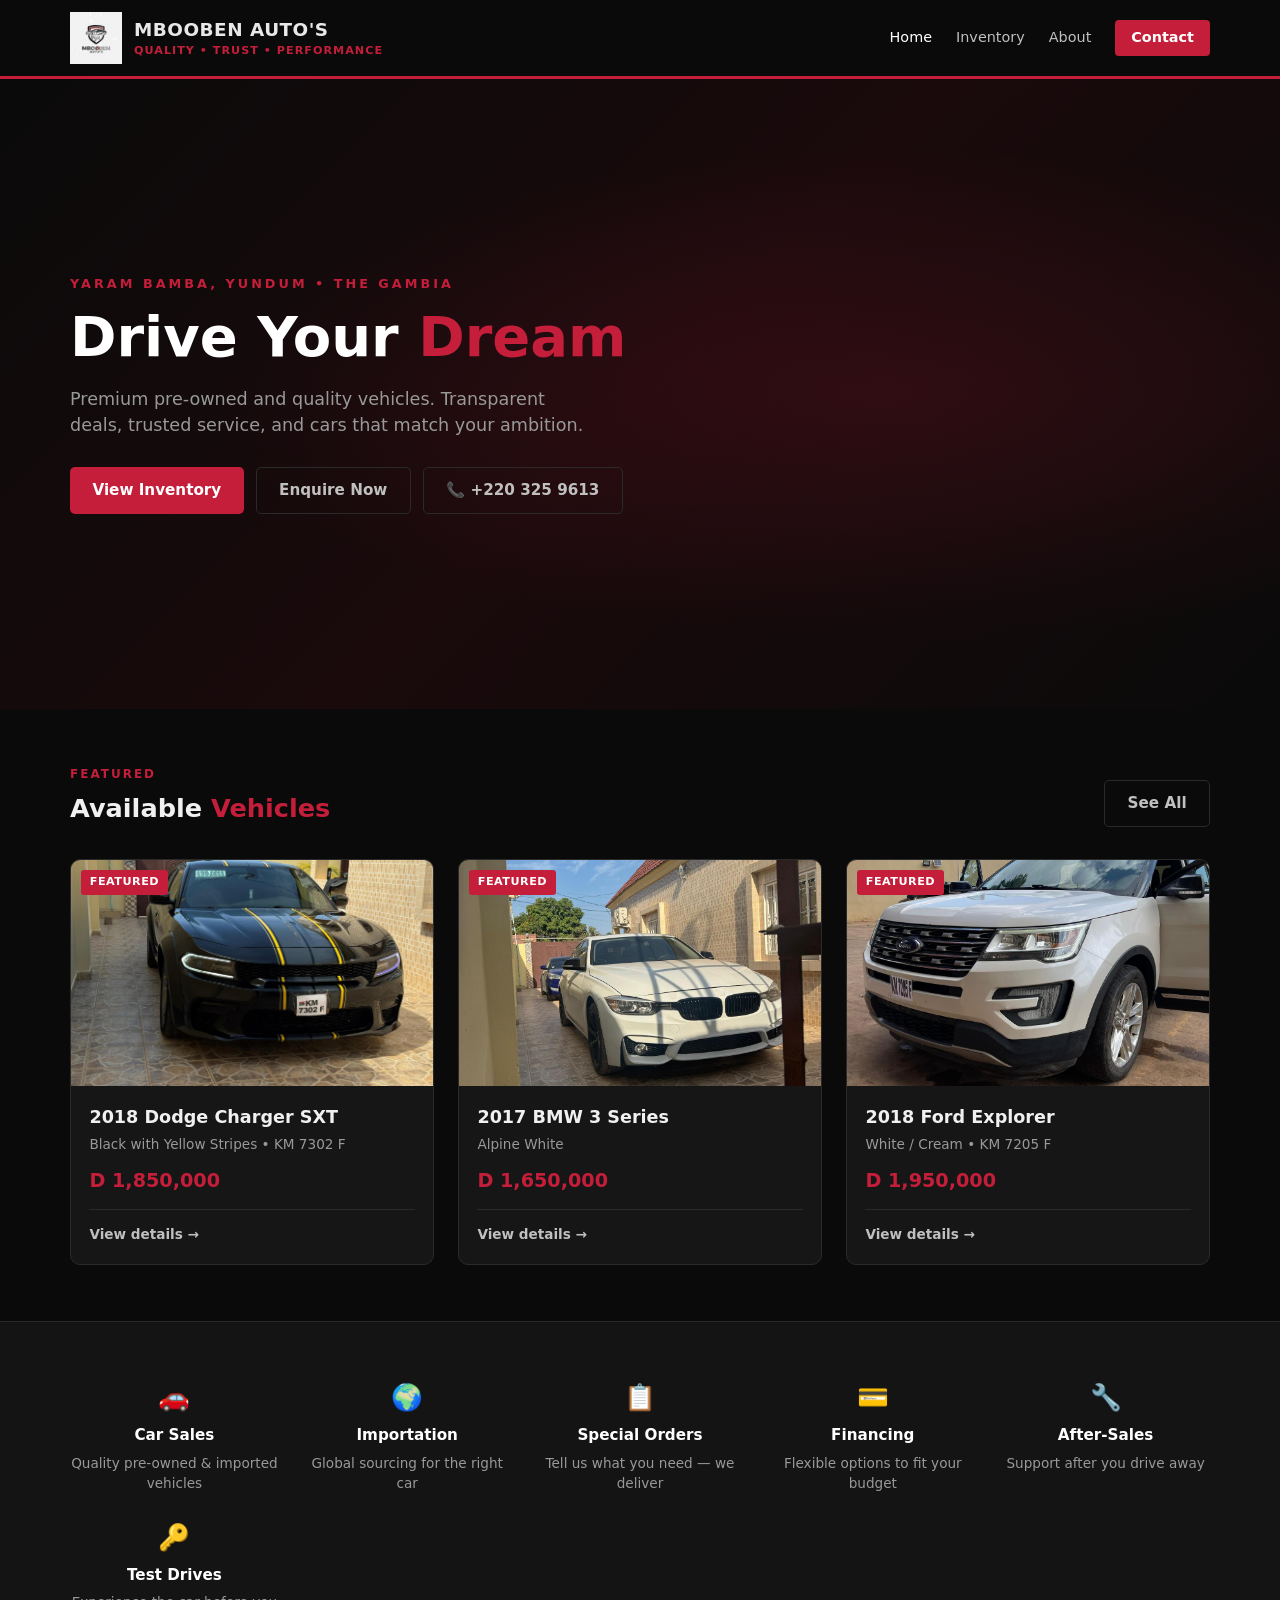
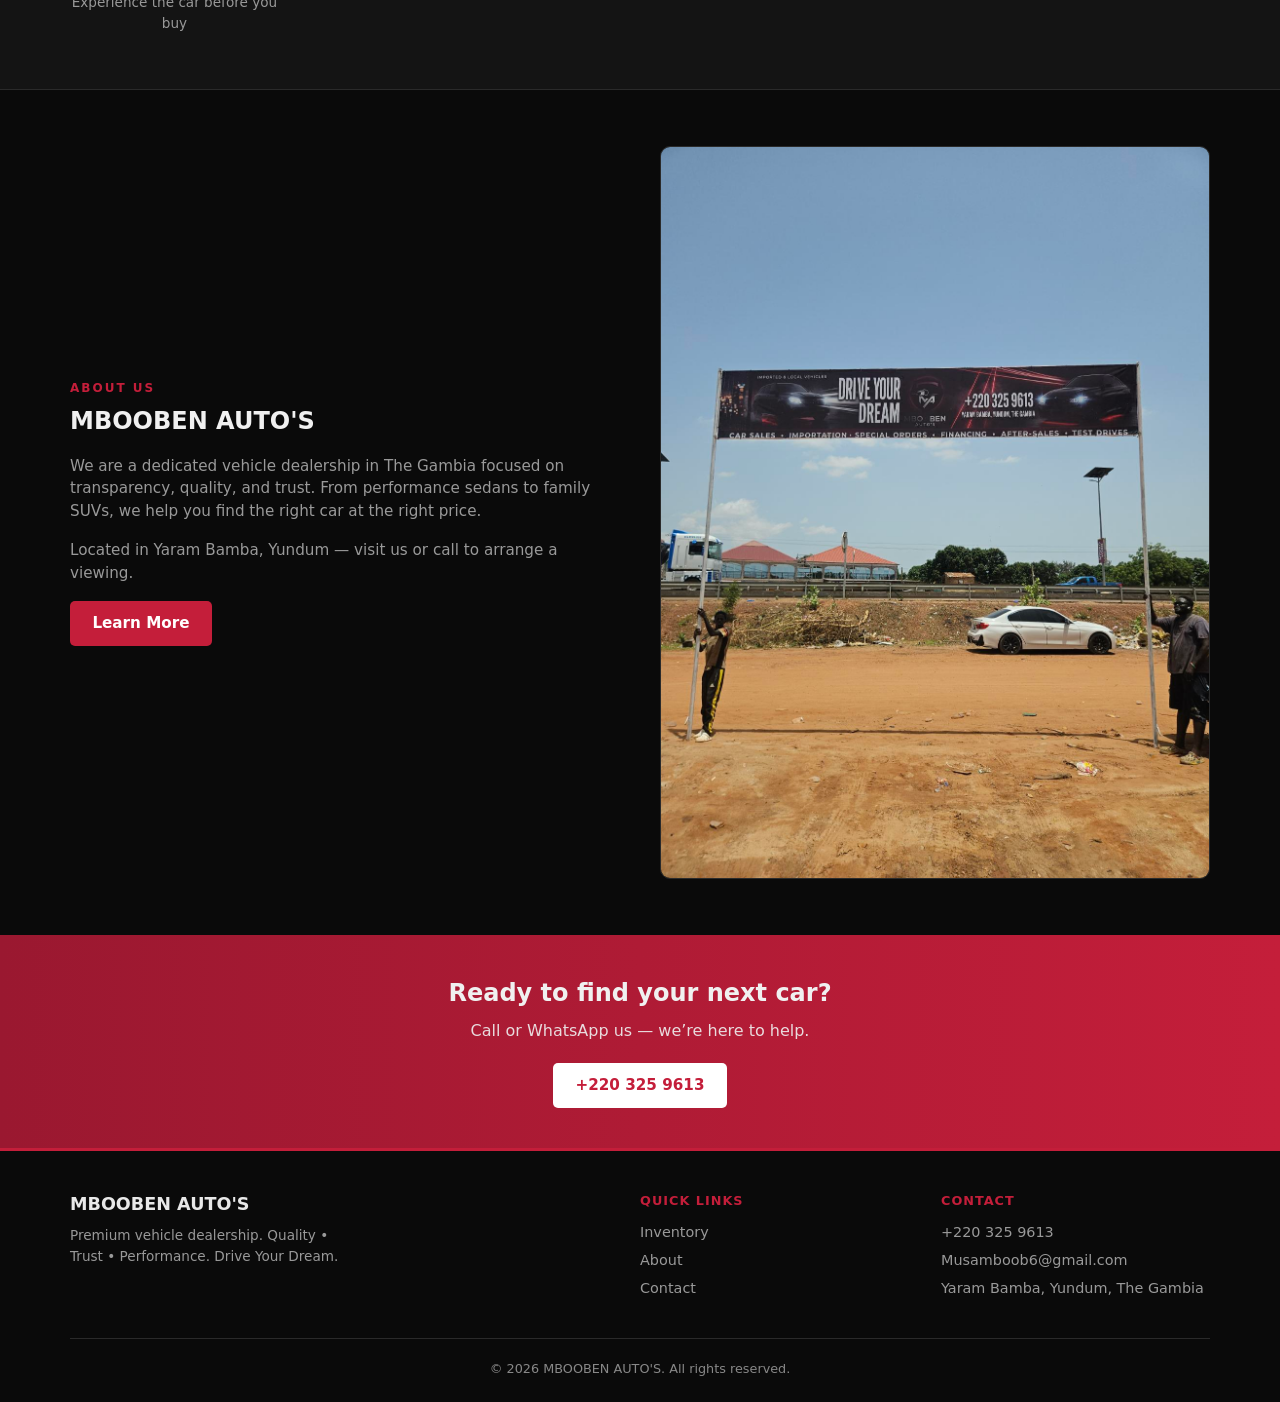
==== index.html @ 6f3246ae "Initial MBOOBEN AUTOS website" ====
<!DOCTYPE html>
<html lang="en">
<head>
  <meta charset="UTF-8" />
  <meta name="viewport" content="width=device-width, initial-scale=1" />
  <title>MBOOBEN AUTO'S — Drive Your Dream | The Gambia</title>
  <meta name="description" content="MBOOBEN AUTO'S — Premium vehicle dealership in Yaram Bamba, Yundum, The Gambia. Quality cars, trust, and performance." />
  <link rel="stylesheet" href="css/style.css" />
</head>
<body>
  <header class="site-header">
    <div class="container header-inner">
      <a href="index.html" class="logo-link">
        <img src="public/images/logo.png" alt="MBOOBEN AUTO'S" />
        <div class="brand-text">
          <strong>MBOOBEN AUTO'S</strong>
          <span>QUALITY • TRUST • PERFORMANCE</span>
        </div>
      </a>
      <button class="menu-toggle" id="menuToggle" aria-label="Menu">☰</button>
      <nav class="nav" id="mainNav">
        <a href="index.html" class="active">Home</a>
        <a href="inventory.html">Inventory</a>
        <a href="about.html">About</a>
        <a href="contact.html" class="btn-nav">Contact</a>
      </nav>
    </div>
  </header>

  <section class="hero">
    <div class="container hero-content">
      <div class="hero-tag">Yaram Bamba, Yundum • The Gambia</div>
      <h1>Drive Your <span>Dream</span></h1>
      <p>
        Premium pre-owned and quality vehicles. Transparent deals, trusted service,
        and cars that match your ambition.
      </p>
      <div class="hero-actions">
        <a href="inventory.html" class="btn btn-primary">View Inventory</a>
        <a href="contact.html" class="btn btn-outline">Enquire Now</a>
        <a href="tel:+2203259613" class="btn btn-outline">📞 +220 325 9613</a>
      </div>
    </div>
  </section>

  <section class="section">
    <div class="container">
      <div class="section-header">
        <div>
          <div class="section-label">Featured</div>
          <h2>Available <span>Vehicles</span></h2>
        </div>
        <a href="inventory.html" class="btn btn-outline">See All</a>
      </div>
      <div class="cars-grid" id="featuredCars"></div>
    </div>
  </section>

  <section class="section features">
    <div class="container">
      <div class="features-grid">
        <div class="feature-item">
          <div class="feature-icon">🚗</div>
          <h4>Car Sales</h4>
          <p>Quality pre-owned & imported vehicles</p>
        </div>
        <div class="feature-item">
          <div class="feature-icon">🌍</div>
          <h4>Importation</h4>
          <p>Global sourcing for the right car</p>
        </div>
        <div class="feature-item">
          <div class="feature-icon">📋</div>
          <h4>Special Orders</h4>
          <p>Tell us what you need — we deliver</p>
        </div>
        <div class="feature-item">
          <div class="feature-icon">💳</div>
          <h4>Financing</h4>
          <p>Flexible options to fit your budget</p>
        </div>
        <div class="feature-item">
          <div class="feature-icon">🔧</div>
          <h4>After-Sales</h4>
          <p>Support after you drive away</p>
        </div>
        <div class="feature-item">
          <div class="feature-icon">🔑</div>
          <h4>Test Drives</h4>
          <p>Experience the car before you buy</p>
        </div>
      </div>
    </div>
  </section>

  <section class="section">
    <div class="container about-preview">
      <div>
        <div class="section-label">About Us</div>
        <h2>MBOOBEN AUTO'S</h2>
        <p>
          We are a dedicated vehicle dealership in The Gambia focused on transparency,
          quality, and trust. From performance sedans to family SUVs, we help you
          find the right car at the right price.
        </p>
        <p>
          Located in Yaram Bamba, Yundum — visit us or call to arrange a viewing.
        </p>
        <a href="about.html" class="btn btn-primary">Learn More</a>
      </div>
      <div>
        <img src="public/images/banner-outdoor.jpg" alt="MBOOBEN AUTO'S roadside banner" />
      </div>
    </div>
  </section>

  <section class="cta-band">
    <div class="container">
      <h2>Ready to find your next car?</h2>
      <p>Call or WhatsApp us — we’re here to help.</p>
      <a href="tel:+2203259613" class="btn">+220 325 9613</a>
    </div>
  </section>

  <footer class="site-footer">
    <div class="container">
      <div class="footer-grid">
        <div class="footer-brand">
          <strong>MBOOBEN AUTO'S</strong>
          <p>Premium vehicle dealership. Quality • Trust • Performance. Drive Your Dream.</p>
        </div>
        <div class="footer-col">
          <h4>Quick Links</h4>
          <a href="inventory.html">Inventory</a>
          <a href="about.html">About</a>
          <a href="contact.html">Contact</a>
        </div>
        <div class="footer-col">
          <h4>Contact</h4>
          <p>+220 325 9613</p>
          <p>Musamboob6@gmail.com</p>
          <p>Yaram Bamba, Yundum, The Gambia</p>
        </div>
      </div>
      <div class="footer-bottom">
        © 2026 MBOOBEN AUTO'S. All rights reserved.
      </div>
    </div>
  </footer>

  <script src="js/cars.js"></script>
  <script src="js/main.js"></script>
  <script>
    document.getElementById('featuredCars').innerHTML = CARS.filter(c => c.featured)
      .map(car => `
        <article class="car-card">
          <a href="car.html?id=${car.id}">
            <div class="car-card-img">
              <img src="public/${car.images[0]}" alt="${car.make} ${car.model}" loading="lazy" />
              ${car.featured ? '<span class="car-badge">Featured</span>' : ''}
            </div>
            <div class="car-card-body">
              <h3>${car.year} ${car.make} ${car.model}</h3>
              <div class="car-meta">${car.color}${car.plate ? ' • ' + car.plate : ''}</div>
              <div class="car-price">${formatPrice(car.price)}</div>
              <div class="car-card-footer">
                <span class="link">View details →</span>
              </div>
            </div>
          </a>
        </article>
      `).join('');
  </script>
</body>
</html>
---- css/style.css ----
/* MBOOBEN AUTO'S — Brand Styles */
:root {
  --black: #0a0a0a;
  --charcoal: #141414;
  --dark: #1a1a1a;
  --silver: #c0c0c0;
  --light-silver: #e8e8e8;
  --red: #c41e3a;
  --red-dark: #9a1830;
  --gray: #888;
  --text: #f0f0f0;
  --muted: #999;
  --card: #161616;
  --border: #2a2a2a;
}

* { box-sizing: border-box; margin: 0; padding: 0; }
html { scroll-behavior: smooth; }
body {
  font-family: 'Segoe UI', system-ui, -apple-system, sans-serif;
  background: var(--black);
  color: var(--text);
  line-height: 1.5;
  min-height: 100vh;
}

a { color: inherit; text-decoration: none; }
img { max-width: 100%; display: block; }
ul { list-style: none; }

.container { width: min(1140px, 92%); margin: 0 auto; }

/* ===== HEADER ===== */
.site-header {
  background: var(--black);
  border-bottom: 3px solid var(--red);
  position: sticky;
  top: 0;
  z-index: 100;
}
.header-inner {
  display: flex;
  align-items: center;
  justify-content: space-between;
  padding: 0.75rem 0;
  gap: 1rem;
}
.logo-link {
  display: flex;
  align-items: center;
  gap: 0.75rem;
}
.logo-link img {
  height: 52px;
  width: auto;
}
.brand-text {
  display: flex;
  flex-direction: column;
}
.brand-text strong {
  font-size: 1.15rem;
  letter-spacing: 0.5px;
  color: var(--light-silver);
}
.brand-text span {
  font-size: 0.7rem;
  color: var(--red);
  font-weight: 600;
  letter-spacing: 1px;
}
.nav {
  display: flex;
  gap: 1.5rem;
  align-items: center;
}
.nav a {
  font-size: 0.9rem;
  font-weight: 500;
  color: var(--silver);
  transition: color 0.2s;
}
.nav a:hover, .nav a.active { color: #fff; }
.nav .btn-nav {
  background: var(--red);
  color: #fff !important;
  padding: 0.45rem 1rem;
  border-radius: 4px;
  font-weight: 600;
}
.nav .btn-nav:hover { background: var(--red-dark); }

.menu-toggle {
  display: none;
  background: none;
  border: 1px solid var(--border);
  color: var(--silver);
  padding: 0.4rem 0.7rem;
  border-radius: 4px;
  cursor: pointer;
}

/* ===== HERO ===== */
.hero {
  position: relative;
  min-height: 70vh;
  display: flex;
  align-items: center;
  background: linear-gradient(135deg, #0a0a0a 0%, #1a0a0c 50%, #0a0a0a 100%);
  overflow: hidden;
}
.hero::before {
  content: '';
  position: absolute;
  inset: 0;
  background: radial-gradient(ellipse at 70% 50%, rgba(196,30,58,0.15), transparent 55%);
  pointer-events: none;
}
.hero-content {
  position: relative;
  z-index: 1;
  padding: 4rem 0;
}
.hero-tag {
  color: var(--red);
  font-size: 0.8rem;
  font-weight: 700;
  letter-spacing: 3px;
  text-transform: uppercase;
  margin-bottom: 0.75rem;
}
.hero h1 {
  font-size: clamp(2.2rem, 5vw, 3.5rem);
  font-weight: 800;
  line-height: 1.15;
  margin-bottom: 1rem;
  color: #fff;
}
.hero h1 span { color: var(--red); }
.hero p {
  font-size: 1.1rem;
  color: var(--muted);
  max-width: 520px;
  margin-bottom: 1.75rem;
}
.hero-actions {
  display: flex;
  flex-wrap: wrap;
  gap: 0.75rem;
}
.btn {
  display: inline-flex;
  align-items: center;
  gap: 0.4rem;
  padding: 0.7rem 1.4rem;
  border-radius: 5px;
  font-weight: 600;
  font-size: 0.95rem;
  border: none;
  cursor: pointer;
  transition: all 0.2s;
}
.btn-primary {
  background: var(--red);
  color: #fff;
}
.btn-primary:hover { background: var(--red-dark); transform: translateY(-1px); }
.btn-outline {
  background: transparent;
  color: var(--silver);
  border: 1px solid var(--border);
}
.btn-outline:hover {
  border-color: var(--silver);
  color: #fff;
}

/* ===== SECTIONS ===== */
.section {
  padding: 3.5rem 0;
}
.section-header {
  display: flex;
  justify-content: space-between;
  align-items: flex-end;
  margin-bottom: 2rem;
  flex-wrap: wrap;
  gap: 1rem;
}
.section-header h2 {
  font-size: 1.6rem;
  font-weight: 700;
}
.section-header h2 span { color: var(--red); }
.section-header p {
  color: var(--muted);
  font-size: 0.95rem;
}
.section-label {
  color: var(--red);
  font-size: 0.75rem;
  font-weight: 700;
  letter-spacing: 2px;
  text-transform: uppercase;
  margin-bottom: 0.35rem;
}

/* ===== CARDS GRID ===== */
.cars-grid {
  display: grid;
  grid-template-columns: repeat(auto-fill, minmax(280px, 1fr));
  gap: 1.5rem;
}
.car-card {
  background: var(--card);
  border: 1px solid var(--border);
  border-radius: 10px;
  overflow: hidden;
  transition: transform 0.25s, border-color 0.25s, box-shadow 0.25s;
}
.car-card:hover {
  transform: translateY(-4px);
  border-color: #3a3a3a;
  box-shadow: 0 12px 40px rgba(0,0,0,0.4);
}
.car-card-img {
  position: relative;
  aspect-ratio: 16/10;
  overflow: hidden;
  background: var(--dark);
}
.car-card-img img {
  width: 100%;
  height: 100%;
  object-fit: cover;
  transition: transform 0.4s;
}
.car-card:hover .car-card-img img { transform: scale(1.05); }
.car-badge {
  position: absolute;
  top: 10px;
  left: 10px;
  background: var(--red);
  color: #fff;
  font-size: 0.7rem;
  font-weight: 700;
  padding: 0.25rem 0.55rem;
  border-radius: 3px;
  text-transform: uppercase;
  letter-spacing: 0.5px;
}
.car-card-body { padding: 1.1rem 1.15rem 1.25rem; }
.car-card-body h3 {
  font-size: 1.1rem;
  font-weight: 700;
  margin-bottom: 0.25rem;
}
.car-meta {
  color: var(--muted);
  font-size: 0.85rem;
  margin-bottom: 0.75rem;
}
.car-price {
  font-size: 1.2rem;
  font-weight: 700;
  color: var(--red);
}
.car-card-footer {
  display: flex;
  justify-content: space-between;
  align-items: center;
  margin-top: 0.85rem;
  padding-top: 0.85rem;
  border-top: 1px solid var(--border);
}
.car-card-footer .link {
  font-size: 0.85rem;
  color: var(--silver);
  font-weight: 600;
}
.car-card-footer .link:hover { color: #fff; }

/* ===== FEATURES STRIP ===== */
.features {
  background: var(--charcoal);
  border-top: 1px solid var(--border);
  border-bottom: 1px solid var(--border);
}
.features-grid {
  display: grid;
  grid-template-columns: repeat(auto-fit, minmax(200px, 1fr));
  gap: 1.5rem;
  text-align: center;
}
.feature-item h4 {
  font-size: 0.95rem;
  margin-bottom: 0.35rem;
  color: #fff;
}
.feature-item p {
  font-size: 0.85rem;
  color: var(--muted);
}
.feature-icon {
  font-size: 1.6rem;
  margin-bottom: 0.5rem;
}

/* ===== ABOUT PREVIEW ===== */
.about-preview {
  display: grid;
  grid-template-columns: 1fr 1fr;
  gap: 2.5rem;
  align-items: center;
}
.about-preview img {
  border-radius: 10px;
  border: 1px solid var(--border);
}
.about-preview h2 { margin-bottom: 1rem; }
.about-preview p {
  color: var(--muted);
  margin-bottom: 1rem;
  font-size: 0.95rem;
}

/* ===== CONTACT CTA ===== */
.cta-band {
  background: linear-gradient(90deg, var(--red-dark), var(--red));
  padding: 2.5rem 0;
  text-align: center;
}
.cta-band h2 {
  font-size: 1.5rem;
  margin-bottom: 0.5rem;
}
.cta-band p {
  opacity: 0.9;
  margin-bottom: 1.25rem;
}
.cta-band .btn {
  background: #fff;
  color: var(--red);
}
.cta-band .btn:hover {
  background: var(--light-silver);
}

/* ===== FOOTER ===== */
.site-footer {
  background: var(--black);
  border-top: 3px solid var(--red);
  padding: 2.5rem 0 1.5rem;
}
.footer-grid {
  display: grid;
  grid-template-columns: 2fr 1fr 1fr;
  gap: 2rem;
  margin-bottom: 2rem;
}
.footer-brand strong {
  display: block;
  font-size: 1.1rem;
  margin-bottom: 0.5rem;
  color: var(--light-silver);
}
.footer-brand p {
  color: var(--muted);
  font-size: 0.85rem;
  max-width: 280px;
}
.footer-col h4 {
  font-size: 0.8rem;
  letter-spacing: 1px;
  text-transform: uppercase;
  color: var(--red);
  margin-bottom: 0.75rem;
}
.footer-col a, .footer-col p {
  display: block;
  color: var(--muted);
  font-size: 0.9rem;
  margin-bottom: 0.4rem;
}
.footer-col a:hover { color: #fff; }
.footer-bottom {
  border-top: 1px solid var(--border);
  padding-top: 1.25rem;
  text-align: center;
  color: var(--gray);
  font-size: 0.8rem;
}

/* ===== PAGE HERO (inner pages) ===== */
.page-hero {
  background: var(--charcoal);
  border-bottom: 1px solid var(--border);
  padding: 2.5rem 0;
}
.page-hero h1 {
  font-size: 2rem;
  margin-bottom: 0.35rem;
}
.page-hero p { color: var(--muted); }

/* ===== CAR DETAIL ===== */
.detail-layout {
  display: grid;
  grid-template-columns: 1.4fr 1fr;
  gap: 2rem;
  padding: 2.5rem 0 3.5rem;
}
.gallery-main {
  border-radius: 10px;
  overflow: hidden;
  border: 1px solid var(--border);
  background: var(--dark);
  aspect-ratio: 16/10;
}
.gallery-main img {
  width: 100%;
  height: 100%;
  object-fit: cover;
}
.gallery-thumbs {
  display: flex;
  gap: 0.5rem;
  margin-top: 0.75rem;
  flex-wrap: wrap;
}
.gallery-thumbs button {
  width: 72px;
  height: 52px;
  border: 2px solid var(--border);
  border-radius: 5px;
  overflow: hidden;
  padding: 0;
  cursor: pointer;
  background: none;
  opacity: 0.7;
  transition: opacity 0.2s, border-color 0.2s;
}
.gallery-thumbs button.active,
.gallery-thumbs button:hover {
  opacity: 1;
  border-color: var(--red);
}
.gallery-thumbs img {
  width: 100%;
  height: 100%;
  object-fit: cover;
}
.detail-info h1 {
  font-size: 1.75rem;
  margin-bottom: 0.35rem;
}
.detail-price {
  font-size: 1.6rem;
  font-weight: 800;
  color: var(--red);
  margin: 0.75rem 0 1.25rem;
}
.spec-list {
  display: grid;
  grid-template-columns: 1fr 1fr;
  gap: 0.65rem;
  margin-bottom: 1.5rem;
}
.spec-item {
  background: var(--card);
  border: 1px solid var(--border);
  border-radius: 6px;
  padding: 0.65rem 0.85rem;
}
.spec-item label {
  display: block;
  font-size: 0.7rem;
  color: var(--muted);
  text-transform: uppercase;
  letter-spacing: 0.5px;
}
.spec-item span {
  font-weight: 600;
  font-size: 0.95rem;
}
.detail-desc {
  color: var(--muted);
  font-size: 0.95rem;
  margin-bottom: 1.5rem;
  line-height: 1.65;
}
.contact-actions {
  display: flex;
  flex-direction: column;
  gap: 0.6rem;
}
.contact-actions .btn { justify-content: center; width: 100%; }

/* ===== CONTACT PAGE ===== */
.contact-grid {
  display: grid;
  grid-template-columns: 1fr 1fr;
  gap: 2rem;
  padding: 2.5rem 0 3.5rem;
}
.contact-card {
  background: var(--card);
  border: 1px solid var(--border);
  border-radius: 10px;
  padding: 1.5rem;
}
.contact-card h3 {
  margin-bottom: 1rem;
  font-size: 1.15rem;
}
.contact-row {
  display: flex;
  gap: 0.75rem;
  margin-bottom: 1rem;
  align-items: flex-start;
}
.contact-row strong {
  display: block;
  font-size: 0.8rem;
  color: var(--red);
  margin-bottom: 0.15rem;
}
.contact-row span, .contact-row a {
  color: var(--silver);
  font-size: 0.95rem;
}
.contact-row a:hover { color: #fff; }
.form-group {
  margin-bottom: 1rem;
}
.form-group label {
  display: block;
  font-size: 0.8rem;
  color: var(--muted);
  margin-bottom: 0.3rem;
}
.form-group input,
.form-group select,
.form-group textarea {
  width: 100%;
  background: var(--dark);
  border: 1px solid var(--border);
  border-radius: 5px;
  padding: 0.65rem 0.85rem;
  color: #fff;
  font-size: 0.95rem;
  font-family: inherit;
}
.form-group input:focus,
.form-group select:focus,
.form-group textarea:focus {
  outline: none;
  border-color: var(--red);
}
.form-group textarea { min-height: 120px; resize: vertical; }

/* ===== FILTERS ===== */
.filters {
  display: flex;
  flex-wrap: wrap;
  gap: 0.5rem;
  margin-bottom: 1.5rem;
}
.filter-btn {
  background: var(--card);
  border: 1px solid var(--border);
  color: var(--silver);
  padding: 0.4rem 0.9rem;
  border-radius: 20px;
  font-size: 0.85rem;
  cursor: pointer;
  transition: all 0.2s;
}
.filter-btn:hover, .filter-btn.active {
  background: var(--red);
  border-color: var(--red);
  color: #fff;
}

/* ===== RESPONSIVE ===== */
@media (max-width: 800px) {
  .nav { display: none; }
  .nav.open {
    display: flex;
    flex-direction: column;
    position: absolute;
    top: 100%;
    left: 0;
    right: 0;
    background: var(--black);
    border-bottom: 2px solid var(--red);
    padding: 1rem;
    gap: 0.75rem;
  }
  .menu-toggle { display: block; }
  .about-preview,
  .detail-layout,
  .contact-grid,
  .footer-grid {
    grid-template-columns: 1fr;
  }
  .hero { min-height: 55vh; }
  .brand-text { display: none; }
}
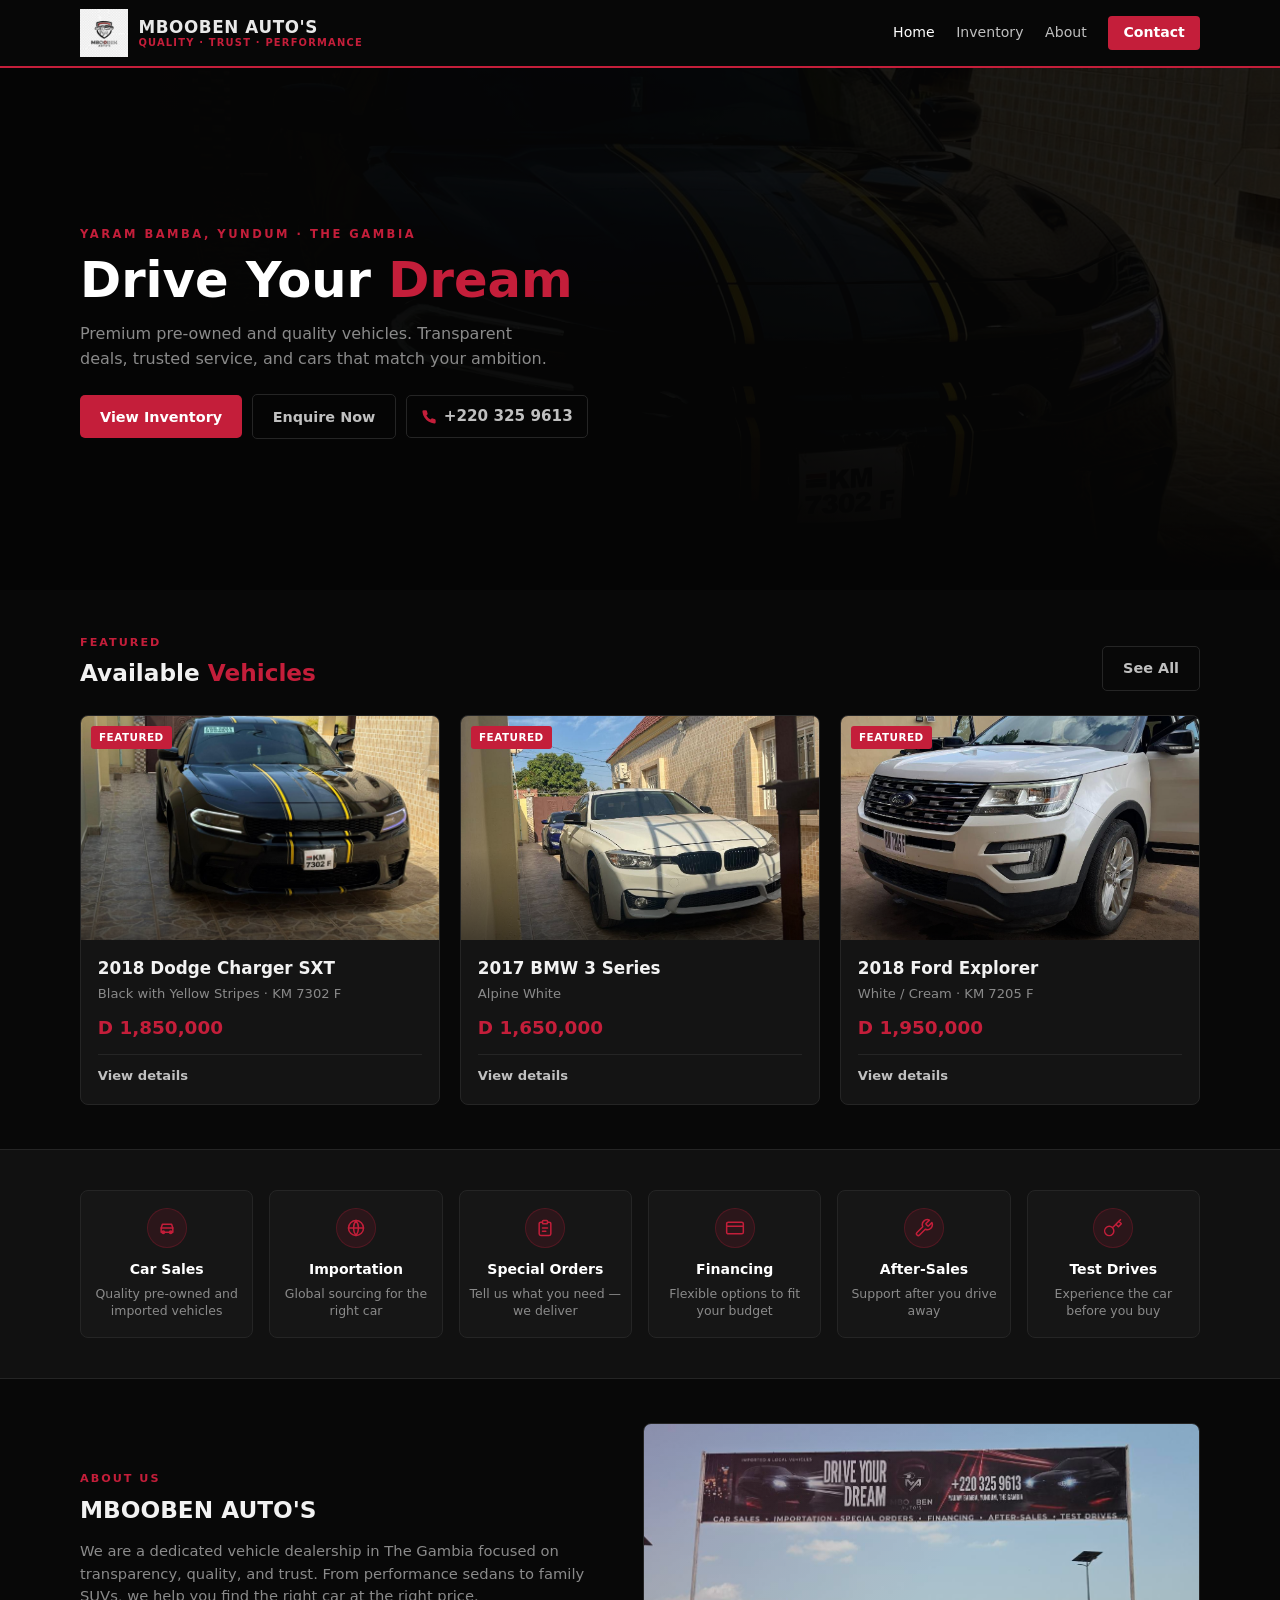
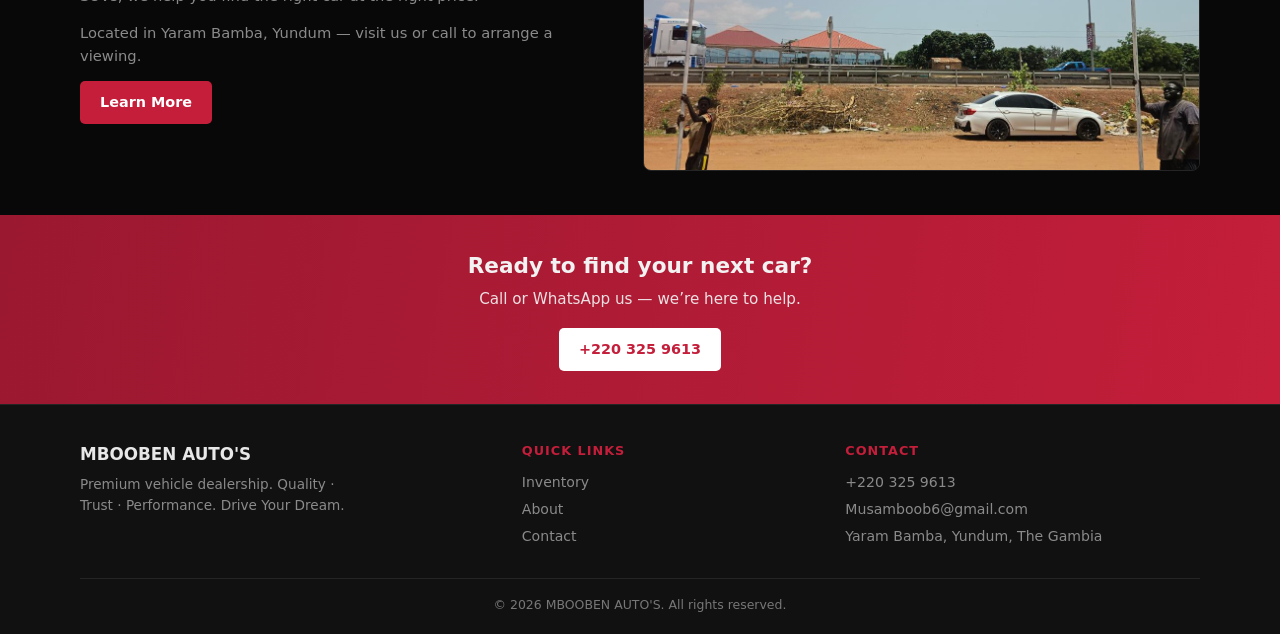
==== commit a3dedad4: "Add files via upload" ====
--- a/index.html
+++ b/index.html
@@ -5,6 +5,9 @@
   <meta name="viewport" content="width=device-width, initial-scale=1" />
   <title>MBOOBEN AUTO'S — Drive Your Dream | The Gambia</title>
   <meta name="description" content="MBOOBEN AUTO'S — Premium vehicle dealership in Yaram Bamba, Yundum, The Gambia. Quality cars, trust, and performance." />
+  <link rel="icon" type="image/png" sizes="32x32" href="public/images/favicon-32.png" />
+  <link rel="icon" type="image/png" sizes="16x16" href="public/images/favicon-16.png" />
+  <link rel="apple-touch-icon" href="public/images/favicon-180.png" />
   <link rel="stylesheet" href="css/style.css" />
 </head>
 <body>
@@ -14,7 +17,7 @@
         <img src="public/images/logo.png" alt="MBOOBEN AUTO'S" />
         <div class="brand-text">
           <strong>MBOOBEN AUTO'S</strong>
-          <span>QUALITY • TRUST • PERFORMANCE</span>
+          <span>Quality · Trust · Performance</span>
         </div>
       </a>
       <button class="menu-toggle" id="menuToggle" aria-label="Menu">☰</button>
@@ -28,8 +31,9 @@
   </header>
 
   <section class="hero">
+    <div class="hero-bg" style="background-image: url('public/images/charger-2.jpg')"></div>
     <div class="container hero-content">
-      <div class="hero-tag">Yaram Bamba, Yundum • The Gambia</div>
+      <div class="hero-tag">Yaram Bamba, Yundum · The Gambia</div>
       <h1>Drive Your <span>Dream</span></h1>
       <p>
         Premium pre-owned and quality vehicles. Transparent deals, trusted service,
@@ -38,7 +42,10 @@
       <div class="hero-actions">
         <a href="inventory.html" class="btn btn-primary">View Inventory</a>
         <a href="contact.html" class="btn btn-outline">Enquire Now</a>
-        <a href="tel:+2203259613" class="btn btn-outline">📞 +220 325 9613</a>
+        <a href="tel:+2203259613" class="hero-phone">
+          <svg viewBox="0 0 24 24"><path d="M22 16.92v3a2 2 0 0 1-2.18 2 19.79 19.79 0 0 1-8.63-3.07 19.5 19.5 0 0 1-6-6 19.79 19.79 0 0 1-3.07-8.67A2 2 0 0 1 4.11 2h3a2 2 0 0 1 2 1.72c.127.96.361 1.903.7 2.81a2 2 0 0 1-.45 2.11L8.09 9.91a16 16 0 0 0 6 6l1.27-1.27a2 2 0 0 1 2.11-.45c.907.339 1.85.573 2.81.7A2 2 0 0 1 22 16.92z"/></svg>
+          +220 325 9613
+        </a>
       </div>
     </div>
   </section>
@@ -56,36 +63,48 @@
     </div>
   </section>
 
-  <section class="section features">
+  <section class="features">
     <div class="container">
       <div class="features-grid">
         <div class="feature-item">
-          <div class="feature-icon">🚗</div>
+          <div class="feature-icon">
+            <svg viewBox="0 0 24 24"><path d="M5 17h14v-5H5v5z"/><path d="M5 12l1.5-4.5h11L19 12"/><circle cx="7.5" cy="17" r="1.5"/><circle cx="16.5" cy="17" r="1.5"/></svg>
+          </div>
           <h4>Car Sales</h4>
-          <p>Quality pre-owned & imported vehicles</p>
+          <p>Quality pre-owned and imported vehicles</p>
         </div>
         <div class="feature-item">
-          <div class="feature-icon">🌍</div>
+          <div class="feature-icon">
+            <svg viewBox="0 0 24 24"><circle cx="12" cy="12" r="9"/><path d="M3 12h18M12 3a15 15 0 0 1 0 18M12 3a15 15 0 0 0 0 18"/></svg>
+          </div>
           <h4>Importation</h4>
           <p>Global sourcing for the right car</p>
         </div>
         <div class="feature-item">
-          <div class="feature-icon">📋</div>
+          <div class="feature-icon">
+            <svg viewBox="0 0 24 24"><path d="M9 5H7a2 2 0 0 0-2 2v12a2 2 0 0 0 2 2h10a2 2 0 0 0 2-2V7a2 2 0 0 0-2-2h-2"/><rect x="9" y="3" width="6" height="4" rx="1"/><path d="M9 12h6M9 16h4"/></svg>
+          </div>
           <h4>Special Orders</h4>
           <p>Tell us what you need — we deliver</p>
         </div>
         <div class="feature-item">
-          <div class="feature-icon">💳</div>
+          <div class="feature-icon">
+            <svg viewBox="0 0 24 24"><rect x="2" y="5" width="20" height="14" rx="2"/><path d="M2 10h20"/></svg>
+          </div>
           <h4>Financing</h4>
           <p>Flexible options to fit your budget</p>
         </div>
         <div class="feature-item">
-          <div class="feature-icon">🔧</div>
+          <div class="feature-icon">
+            <svg viewBox="0 0 24 24"><path d="M14.7 6.3a1 1 0 0 0 0 1.4l1.6 1.6a1 1 0 0 0 1.4 0l3.77-3.77a6 6 0 0 1-7.94 7.94l-6.91 6.91a2.12 2.12 0 0 1-3-3l6.91-6.91a6 6 0 0 1 7.94-7.94l-3.76 3.76z"/></svg>
+          </div>
           <h4>After-Sales</h4>
           <p>Support after you drive away</p>
         </div>
         <div class="feature-item">
-          <div class="feature-icon">🔑</div>
+          <div class="feature-icon">
+            <svg viewBox="0 0 24 24"><path d="M21 2l-2 2m-7.61 7.61a5.5 5.5 0 1 1-7.78 7.78 5.5 5.5 0 0 1 7.78-7.78zm0 0L15.5 7.5m0 0l3 3L22 7l-3-3m-3.5 3.5L19 4"/></svg>
+          </div>
           <h4>Test Drives</h4>
           <p>Experience the car before you buy</p>
         </div>
@@ -108,8 +127,8 @@
         </p>
         <a href="about.html" class="btn btn-primary">Learn More</a>
       </div>
-      <div>
-        <img src="public/images/banner-outdoor.jpg" alt="MBOOBEN AUTO'S roadside banner" />
+      <div class="img-wrap">
+        <img src="public/images/banner-outdoor.jpg" alt="MBOOBEN AUTO'S roadside banner" loading="lazy" />
       </div>
     </div>
   </section>
@@ -127,7 +146,7 @@
       <div class="footer-grid">
         <div class="footer-brand">
           <strong>MBOOBEN AUTO'S</strong>
-          <p>Premium vehicle dealership. Quality • Trust • Performance. Drive Your Dream.</p>
+          <p>Premium vehicle dealership. Quality · Trust · Performance. Drive Your Dream.</p>
         </div>
         <div class="footer-col">
           <h4>Quick Links</h4>
@@ -161,10 +180,10 @@
             </div>
             <div class="car-card-body">
               <h3>${car.year} ${car.make} ${car.model}</h3>
-              <div class="car-meta">${car.color}${car.plate ? ' • ' + car.plate : ''}</div>
+              <div class="car-meta">${car.color}${car.plate ? ' · ' + car.plate : ''}</div>
               <div class="car-price">${formatPrice(car.price)}</div>
               <div class="car-card-footer">
-                <span class="link">View details →</span>
+                <span class="link">View details</span>
               </div>
             </div>
           </a>
--- a/css/style.css
+++ b/css/style.css
@@ -1,17 +1,18 @@
-/* MBOOBEN AUTO'S — Brand Styles */
+/* MBOOBEN AUTO'S — Brand Styles v2 */
 :root {
-  --black: #0a0a0a;
-  --charcoal: #141414;
-  --dark: #1a1a1a;
+  --black: #080808;
+  --charcoal: #111111;
+  --dark: #161616;
+  --card: #141414;
   --silver: #c0c0c0;
   --light-silver: #e8e8e8;
   --red: #c41e3a;
   --red-dark: #9a1830;
-  --gray: #888;
-  --text: #f0f0f0;
-  --muted: #999;
-  --card: #161616;
-  --border: #2a2a2a;
+  --gray: #777;
+  --text: #f2f2f2;
+  --muted: #8a8a8a;
+  --border: #252525;
+  --radius: 8px;
 }
 
 * { box-sizing: border-box; margin: 0; padding: 0; }
@@ -20,20 +21,22 @@
   font-family: 'Segoe UI', system-ui, -apple-system, sans-serif;
   background: var(--black);
   color: var(--text);
-  line-height: 1.5;
+  line-height: 1.55;
   min-height: 100vh;
+  -webkit-font-smoothing: antialiased;
 }
 
 a { color: inherit; text-decoration: none; }
 img { max-width: 100%; display: block; }
 ul { list-style: none; }
 
-.container { width: min(1140px, 92%); margin: 0 auto; }
+.container { width: min(1120px, 92%); margin: 0 auto; }
 
 /* ===== HEADER ===== */
 .site-header {
-  background: var(--black);
-  border-bottom: 3px solid var(--red);
+  background: rgba(8,8,8,0.95);
+  backdrop-filter: blur(12px);
+  border-bottom: 2px solid var(--red);
   position: sticky;
   top: 0;
   z-index: 100;
@@ -42,40 +45,44 @@
   display: flex;
   align-items: center;
   justify-content: space-between;
-  padding: 0.75rem 0;
+  padding: 0.55rem 0;
   gap: 1rem;
 }
 .logo-link {
   display: flex;
   align-items: center;
-  gap: 0.75rem;
+  gap: 0.65rem;
 }
 .logo-link img {
-  height: 52px;
+  height: 48px;
   width: auto;
+  object-fit: contain;
 }
 .brand-text {
   display: flex;
   flex-direction: column;
+  line-height: 1.2;
 }
 .brand-text strong {
-  font-size: 1.15rem;
-  letter-spacing: 0.5px;
+  font-size: 1.05rem;
+  letter-spacing: 0.6px;
   color: var(--light-silver);
+  font-weight: 700;
 }
 .brand-text span {
-  font-size: 0.7rem;
-  color: var(--red);
-  font-weight: 600;
-  letter-spacing: 1px;
+  font-size: 0.62rem;
+  color: var(--red);
+  font-weight: 700;
+  letter-spacing: 1.2px;
+  text-transform: uppercase;
 }
 .nav {
   display: flex;
-  gap: 1.5rem;
+  gap: 1.35rem;
   align-items: center;
 }
 .nav a {
-  font-size: 0.9rem;
+  font-size: 0.88rem;
   font-weight: 500;
   color: var(--silver);
   transition: color 0.2s;
@@ -84,7 +91,7 @@
 .nav .btn-nav {
   background: var(--red);
   color: #fff !important;
-  padding: 0.45rem 1rem;
+  padding: 0.4rem 0.95rem;
   border-radius: 4px;
   font-weight: 600;
 }
@@ -95,67 +102,101 @@
   background: none;
   border: 1px solid var(--border);
   color: var(--silver);
-  padding: 0.4rem 0.7rem;
+  padding: 0.35rem 0.6rem;
   border-radius: 4px;
   cursor: pointer;
+  font-size: 1.1rem;
 }
 
 /* ===== HERO ===== */
 .hero {
   position: relative;
-  min-height: 70vh;
-  display: flex;
-  align-items: center;
-  background: linear-gradient(135deg, #0a0a0a 0%, #1a0a0c 50%, #0a0a0a 100%);
+  min-height: 58vh;
+  display: flex;
+  align-items: center;
   overflow: hidden;
-}
-.hero::before {
+  background: var(--black);
+}
+.hero-bg {
+  position: absolute;
+  inset: 0;
+  background-size: cover;
+  background-position: center 40%;
+  opacity: 0.35;
+  filter: brightness(0.55) contrast(1.1);
+}
+.hero-bg::after {
   content: '';
   position: absolute;
   inset: 0;
-  background: radial-gradient(ellipse at 70% 50%, rgba(196,30,58,0.15), transparent 55%);
-  pointer-events: none;
+  background: linear-gradient(90deg, rgba(8,8,8,0.95) 0%, rgba(8,8,8,0.7) 45%, rgba(8,8,8,0.4) 100%),
+              linear-gradient(180deg, transparent 50%, rgba(8,8,8,0.9) 100%);
 }
 .hero-content {
   position: relative;
   z-index: 1;
-  padding: 4rem 0;
+  padding: 3.25rem 0 2.75rem;
 }
 .hero-tag {
   color: var(--red);
-  font-size: 0.8rem;
+  font-size: 0.72rem;
   font-weight: 700;
-  letter-spacing: 3px;
+  letter-spacing: 2.5px;
   text-transform: uppercase;
+  margin-bottom: 0.6rem;
+}
+.hero h1 {
+  font-size: clamp(2rem, 4.5vw, 3.1rem);
+  font-weight: 800;
+  line-height: 1.12;
   margin-bottom: 0.75rem;
-}
-.hero h1 {
-  font-size: clamp(2.2rem, 5vw, 3.5rem);
-  font-weight: 800;
-  line-height: 1.15;
-  margin-bottom: 1rem;
   color: #fff;
 }
 .hero h1 span { color: var(--red); }
 .hero p {
-  font-size: 1.1rem;
-  color: var(--muted);
-  max-width: 520px;
-  margin-bottom: 1.75rem;
+  font-size: 1rem;
+  color: var(--muted);
+  max-width: 480px;
+  margin-bottom: 1.4rem;
+  line-height: 1.6;
 }
 .hero-actions {
   display: flex;
   flex-wrap: wrap;
-  gap: 0.75rem;
-}
+  gap: 0.6rem;
+  align-items: center;
+}
+.hero-phone {
+  display: inline-flex;
+  align-items: center;
+  gap: 0.4rem;
+  color: var(--silver);
+  font-weight: 600;
+  font-size: 0.95rem;
+  padding: 0.55rem 0.9rem;
+  border: 1px solid var(--border);
+  border-radius: 5px;
+  transition: all 0.2s;
+}
+.hero-phone:hover {
+  border-color: var(--silver);
+  color: #fff;
+}
+.hero-phone svg {
+  width: 16px;
+  height: 16px;
+  fill: var(--red);
+}
+
+/* ===== BUTTONS ===== */
 .btn {
   display: inline-flex;
   align-items: center;
   gap: 0.4rem;
-  padding: 0.7rem 1.4rem;
+  padding: 0.65rem 1.25rem;
   border-radius: 5px;
   font-weight: 600;
-  font-size: 0.95rem;
+  font-size: 0.9rem;
   border: none;
   cursor: pointer;
   transition: all 0.2s;
@@ -177,51 +218,47 @@
 
 /* ===== SECTIONS ===== */
 .section {
-  padding: 3.5rem 0;
+  padding: 2.75rem 0;
 }
 .section-header {
   display: flex;
   justify-content: space-between;
   align-items: flex-end;
-  margin-bottom: 2rem;
+  margin-bottom: 1.5rem;
   flex-wrap: wrap;
-  gap: 1rem;
+  gap: 0.75rem;
 }
 .section-header h2 {
-  font-size: 1.6rem;
+  font-size: 1.45rem;
   font-weight: 700;
 }
 .section-header h2 span { color: var(--red); }
-.section-header p {
-  color: var(--muted);
-  font-size: 0.95rem;
-}
 .section-label {
   color: var(--red);
-  font-size: 0.75rem;
+  font-size: 0.7rem;
   font-weight: 700;
   letter-spacing: 2px;
   text-transform: uppercase;
-  margin-bottom: 0.35rem;
-}
-
-/* ===== CARDS GRID ===== */
+  margin-bottom: 0.25rem;
+}
+
+/* ===== CAR CARDS ===== */
 .cars-grid {
   display: grid;
-  grid-template-columns: repeat(auto-fill, minmax(280px, 1fr));
-  gap: 1.5rem;
+  grid-template-columns: repeat(auto-fill, minmax(270px, 1fr));
+  gap: 1.25rem;
 }
 .car-card {
   background: var(--card);
   border: 1px solid var(--border);
-  border-radius: 10px;
+  border-radius: var(--radius);
   overflow: hidden;
   transition: transform 0.25s, border-color 0.25s, box-shadow 0.25s;
 }
 .car-card:hover {
-  transform: translateY(-4px);
-  border-color: #3a3a3a;
-  box-shadow: 0 12px 40px rgba(0,0,0,0.4);
+  transform: translateY(-3px);
+  border-color: #333;
+  box-shadow: 0 14px 36px rgba(0,0,0,0.45);
 }
 .car-card-img {
   position: relative;
@@ -233,35 +270,47 @@
   width: 100%;
   height: 100%;
   object-fit: cover;
-  transition: transform 0.4s;
-}
-.car-card:hover .car-card-img img { transform: scale(1.05); }
+  object-position: center;
+  transition: transform 0.45s ease;
+}
+.car-card:hover .car-card-img img { transform: scale(1.06); }
+.car-card-img::after {
+  content: '';
+  position: absolute;
+  bottom: 0;
+  left: 0;
+  right: 0;
+  height: 40%;
+  background: linear-gradient(transparent, rgba(0,0,0,0.5));
+  pointer-events: none;
+}
 .car-badge {
   position: absolute;
   top: 10px;
   left: 10px;
+  z-index: 2;
   background: var(--red);
   color: #fff;
-  font-size: 0.7rem;
+  font-size: 0.65rem;
   font-weight: 700;
-  padding: 0.25rem 0.55rem;
+  padding: 0.22rem 0.5rem;
   border-radius: 3px;
   text-transform: uppercase;
   letter-spacing: 0.5px;
 }
-.car-card-body { padding: 1.1rem 1.15rem 1.25rem; }
+.car-card-body { padding: 0.95rem 1.05rem 1.1rem; }
 .car-card-body h3 {
-  font-size: 1.1rem;
+  font-size: 1.05rem;
   font-weight: 700;
-  margin-bottom: 0.25rem;
+  margin-bottom: 0.2rem;
 }
 .car-meta {
   color: var(--muted);
-  font-size: 0.85rem;
-  margin-bottom: 0.75rem;
+  font-size: 0.82rem;
+  margin-bottom: 0.6rem;
 }
 .car-price {
-  font-size: 1.2rem;
+  font-size: 1.15rem;
   font-weight: 700;
   color: var(--red);
 }
@@ -269,99 +318,146 @@
   display: flex;
   justify-content: space-between;
   align-items: center;
-  margin-top: 0.85rem;
-  padding-top: 0.85rem;
+  margin-top: 0.7rem;
+  padding-top: 0.7rem;
   border-top: 1px solid var(--border);
 }
 .car-card-footer .link {
-  font-size: 0.85rem;
+  font-size: 0.82rem;
   color: var(--silver);
   font-weight: 600;
 }
-.car-card-footer .link:hover { color: #fff; }
-
-/* ===== FEATURES STRIP ===== */
+.car-card:hover .car-card-footer .link { color: #fff; }
+
+/* ===== FEATURE TILES (custom icons, no emoji) ===== */
 .features {
   background: var(--charcoal);
   border-top: 1px solid var(--border);
   border-bottom: 1px solid var(--border);
+  padding: 2.5rem 0;
 }
 .features-grid {
   display: grid;
-  grid-template-columns: repeat(auto-fit, minmax(200px, 1fr));
-  gap: 1.5rem;
+  grid-template-columns: repeat(6, 1fr);
+  gap: 1rem;
+}
+.feature-item {
   text-align: center;
+  padding: 1.1rem 0.6rem;
+  border-radius: var(--radius);
+  background: var(--dark);
+  border: 1px solid var(--border);
+  transition: border-color 0.2s, transform 0.2s;
+}
+.feature-item:hover {
+  border-color: #3a3a3a;
+  transform: translateY(-2px);
+}
+.feature-icon {
+  width: 40px;
+  height: 40px;
+  margin: 0 auto 0.65rem;
+  display: flex;
+  align-items: center;
+  justify-content: center;
+  border-radius: 50%;
+  background: rgba(196,30,58,0.12);
+  border: 1px solid rgba(196,30,58,0.25);
+}
+.feature-icon svg {
+  width: 20px;
+  height: 20px;
+  stroke: var(--red);
+  fill: none;
+  stroke-width: 1.8;
+  stroke-linecap: round;
+  stroke-linejoin: round;
 }
 .feature-item h4 {
-  font-size: 0.95rem;
-  margin-bottom: 0.35rem;
+  font-size: 0.88rem;
+  margin-bottom: 0.25rem;
   color: #fff;
+  font-weight: 600;
 }
 .feature-item p {
-  font-size: 0.85rem;
-  color: var(--muted);
-}
-.feature-icon {
-  font-size: 1.6rem;
-  margin-bottom: 0.5rem;
+  font-size: 0.78rem;
+  color: var(--muted);
+  line-height: 1.4;
 }
 
 /* ===== ABOUT PREVIEW ===== */
 .about-preview {
   display: grid;
-  grid-template-columns: 1fr 1fr;
-  gap: 2.5rem;
-  align-items: center;
-}
-.about-preview img {
-  border-radius: 10px;
-  border: 1px solid var(--border);
-}
-.about-preview h2 { margin-bottom: 1rem; }
+  grid-template-columns: 1fr 1.05fr;
+  gap: 2rem;
+  align-items: center;
+}
+.about-preview .img-wrap {
+  position: relative;
+  border-radius: var(--radius);
+  overflow: hidden;
+  border: 1px solid var(--border);
+  aspect-ratio: 16/10;
+}
+.about-preview .img-wrap img {
+  width: 100%;
+  height: 100%;
+  object-fit: cover;
+}
+.about-preview .img-wrap::after {
+  content: '';
+  position: absolute;
+  inset: 0;
+  background: linear-gradient(135deg, rgba(196,30,58,0.15), transparent 50%);
+  pointer-events: none;
+}
+.about-preview h2 {
+  margin-bottom: 0.75rem;
+  font-size: 1.45rem;
+}
 .about-preview p {
   color: var(--muted);
+  margin-bottom: 0.85rem;
+  font-size: 0.92rem;
+}
+
+/* ===== CTA BAND ===== */
+.cta-band {
+  background: linear-gradient(100deg, var(--red-dark), var(--red));
+  padding: 2.1rem 0;
+  text-align: center;
+}
+.cta-band h2 {
+  font-size: 1.35rem;
+  margin-bottom: 0.35rem;
+}
+.cta-band p {
+  opacity: 0.92;
   margin-bottom: 1rem;
   font-size: 0.95rem;
 }
-
-/* ===== CONTACT CTA ===== */
-.cta-band {
-  background: linear-gradient(90deg, var(--red-dark), var(--red));
-  padding: 2.5rem 0;
-  text-align: center;
-}
-.cta-band h2 {
-  font-size: 1.5rem;
-  margin-bottom: 0.5rem;
-}
-.cta-band p {
-  opacity: 0.9;
-  margin-bottom: 1.25rem;
-}
 .cta-band .btn {
   background: #fff;
   color: var(--red);
 }
-.cta-band .btn:hover {
-  background: var(--light-silver);
-}
+.cta-band .btn:hover { background: var(--light-silver); }
 
 /* ===== FOOTER ===== */
 .site-footer {
-  background: var(--black);
-  border-top: 3px solid var(--red);
-  padding: 2.5rem 0 1.5rem;
+  background: var(--charcoal);
+  border-top: 1px solid var(--border);
+  padding: 2.25rem 0 1.25rem;
 }
 .footer-grid {
   display: grid;
-  grid-template-columns: 2fr 1fr 1fr;
-  gap: 2rem;
-  margin-bottom: 2rem;
+  grid-template-columns: 1.4fr 1fr 1.2fr;
+  gap: 1.75rem;
+  margin-bottom: 1.5rem;
 }
 .footer-brand strong {
   display: block;
-  font-size: 1.1rem;
-  margin-bottom: 0.5rem;
+  font-size: 1.05rem;
+  margin-bottom: 0.4rem;
   color: var(--light-silver);
 }
 .footer-brand p {
@@ -371,51 +467,56 @@
 }
 .footer-col h4 {
   font-size: 0.8rem;
+  text-transform: uppercase;
   letter-spacing: 1px;
-  text-transform: uppercase;
-  color: var(--red);
-  margin-bottom: 0.75rem;
+  color: var(--red);
+  margin-bottom: 0.65rem;
 }
 .footer-col a, .footer-col p {
   display: block;
   color: var(--muted);
-  font-size: 0.9rem;
-  margin-bottom: 0.4rem;
+  font-size: 0.88rem;
+  margin-bottom: 0.35rem;
 }
 .footer-col a:hover { color: #fff; }
 .footer-bottom {
   border-top: 1px solid var(--border);
-  padding-top: 1.25rem;
+  padding-top: 1rem;
   text-align: center;
   color: var(--gray);
-  font-size: 0.8rem;
+  font-size: 0.78rem;
 }
 
 /* ===== PAGE HERO (inner pages) ===== */
 .page-hero {
-  background: var(--charcoal);
+  padding: 2rem 0 1.5rem;
   border-bottom: 1px solid var(--border);
-  padding: 2.5rem 0;
+  background: linear-gradient(180deg, #111 0%, var(--black) 100%);
 }
 .page-hero h1 {
-  font-size: 2rem;
-  margin-bottom: 0.35rem;
-}
-.page-hero p { color: var(--muted); }
+  font-size: 1.75rem;
+  font-weight: 800;
+}
+.page-hero h1 span { color: var(--red); }
+.page-hero p {
+  color: var(--muted);
+  margin-top: 0.4rem;
+  font-size: 0.95rem;
+}
 
 /* ===== CAR DETAIL ===== */
-.detail-layout {
-  display: grid;
-  grid-template-columns: 1.4fr 1fr;
-  gap: 2rem;
-  padding: 2.5rem 0 3.5rem;
+.car-detail-grid {
+  display: grid;
+  grid-template-columns: 1.3fr 1fr;
+  gap: 1.75rem;
+  padding: 2rem 0;
 }
 .gallery-main {
-  border-radius: 10px;
+  border-radius: var(--radius);
   overflow: hidden;
   border: 1px solid var(--border);
+  aspect-ratio: 16/10;
   background: var(--dark);
-  aspect-ratio: 16/10;
 }
 .gallery-main img {
   width: 100%;
@@ -425,185 +526,275 @@
 .gallery-thumbs {
   display: flex;
   gap: 0.5rem;
-  margin-top: 0.75rem;
+  margin-top: 0.6rem;
   flex-wrap: wrap;
 }
-.gallery-thumbs button {
+.gallery-thumbs img {
   width: 72px;
   height: 52px;
-  border: 2px solid var(--border);
+  object-fit: cover;
+  border-radius: 4px;
+  border: 2px solid transparent;
+  cursor: pointer;
+  opacity: 0.7;
+  transition: all 0.2s;
+}
+.gallery-thumbs img:hover,
+.gallery-thumbs img.active {
+  opacity: 1;
+  border-color: var(--red);
+}
+.car-info h1 {
+  font-size: 1.5rem;
+  margin-bottom: 0.35rem;
+}
+.car-info .price {
+  font-size: 1.5rem;
+  font-weight: 800;
+  color: var(--red);
+  margin-bottom: 1rem;
+}
+.specs {
+  display: grid;
+  grid-template-columns: 1fr 1fr;
+  gap: 0.5rem;
+  margin-bottom: 1.25rem;
+}
+.spec-item {
+  background: var(--card);
+  border: 1px solid var(--border);
   border-radius: 5px;
+  padding: 0.55rem 0.75rem;
+}
+.spec-item label {
+  display: block;
+  font-size: 0.68rem;
+  color: var(--muted);
+  text-transform: uppercase;
+  letter-spacing: 0.5px;
+}
+.spec-item span {
+  font-weight: 600;
+  font-size: 0.9rem;
+}
+.car-desc {
+  color: var(--muted);
+  font-size: 0.92rem;
+  margin-bottom: 1.25rem;
+  line-height: 1.6;
+}
+
+/* ===== CONTACT ===== */
+.contact-grid {
+  display: grid;
+  grid-template-columns: 1fr 1.1fr;
+  gap: 2rem;
+  padding: 2rem 0;
+}
+.contact-card {
+  background: var(--card);
+  border: 1px solid var(--border);
+  border-radius: var(--radius);
+  padding: 1.25rem;
+  margin-bottom: 0.85rem;
+}
+.contact-card h3 {
+  font-size: 0.95rem;
+  margin-bottom: 0.35rem;
+  color: var(--red);
+}
+.contact-card p, .contact-card a {
+  color: var(--muted);
+  font-size: 0.92rem;
+}
+.contact-card a:hover { color: #fff; }
+.form-group {
+  margin-bottom: 0.9rem;
+}
+.form-group label {
+  display: block;
+  font-size: 0.8rem;
+  color: var(--muted);
+  margin-bottom: 0.3rem;
+}
+.form-group input,
+.form-group textarea,
+.form-group select {
+  width: 100%;
+  background: var(--dark);
+  border: 1px solid var(--border);
+  border-radius: 5px;
+  padding: 0.65rem 0.85rem;
+  color: var(--text);
+  font-size: 0.92rem;
+  font-family: inherit;
+}
+.form-group input:focus,
+.form-group textarea:focus {
+  outline: none;
+  border-color: var(--red);
+}
+.form-group textarea { min-height: 120px; resize: vertical; }
+
+/* ===== ABOUT PAGE ===== */
+.about-content {
+  padding: 2rem 0;
+  max-width: 720px;
+}
+.about-content h2 {
+  font-size: 1.3rem;
+  margin: 1.5rem 0 0.6rem;
+}
+.about-content p {
+  color: var(--muted);
+  margin-bottom: 0.85rem;
+  font-size: 0.95rem;
+}
+.values-grid {
+  display: grid;
+  grid-template-columns: repeat(3, 1fr);
+  gap: 1rem;
+  margin: 1.5rem 0;
+}
+.value-card {
+  background: var(--card);
+  border: 1px solid var(--border);
+  border-radius: var(--radius);
+  padding: 1.15rem;
+  text-align: center;
+}
+.value-card h4 {
+  color: var(--red);
+  font-size: 0.9rem;
+  margin-bottom: 0.35rem;
+}
+.value-card p {
+  font-size: 0.82rem;
+  color: var(--muted);
+  margin: 0;
+}
+
+/* ===== RESPONSIVE ===== */
+@media (max-width: 900px) {
+  .features-grid { grid-template-columns: repeat(3, 1fr); }
+  .about-preview { grid-template-columns: 1fr; }
+  .car-detail-grid { grid-template-columns: 1fr; }
+  .contact-grid { grid-template-columns: 1fr; }
+  .footer-grid { grid-template-columns: 1fr 1fr; }
+  .values-grid { grid-template-columns: 1fr; }
+}
+@media (max-width: 640px) {
+  .menu-toggle { display: block; }
+  .nav {
+    display: none;
+    position: absolute;
+    top: 100%;
+    left: 0;
+    right: 0;
+    background: var(--charcoal);
+    flex-direction: column;
+    padding: 1rem;
+    border-bottom: 2px solid var(--red);
+    gap: 0.75rem;
+  }
+  .nav.open { display: flex; }
+  .features-grid { grid-template-columns: repeat(2, 1fr); }
+  .footer-grid { grid-template-columns: 1fr; }
+  .hero { min-height: 48vh; }
+  .brand-text { display: none; }
+  .logo-link img { height: 42px; }
+}
+
+/* ===== FILTERS ===== */
+.filters {
+  display: flex;
+  flex-wrap: wrap;
+  gap: 0.5rem;
+  margin-bottom: 1.5rem;
+}
+.filter-btn {
+  background: var(--dark);
+  border: 1px solid var(--border);
+  color: var(--silver);
+  padding: 0.4rem 0.9rem;
+  border-radius: 4px;
+  font-size: 0.85rem;
+  font-weight: 600;
+  cursor: pointer;
+  transition: all 0.2s;
+}
+.filter-btn:hover { border-color: var(--silver); color: #fff; }
+.filter-btn.active {
+  background: var(--red);
+  border-color: var(--red);
+  color: #fff;
+}
+
+/* Car detail page aliases */
+.detail-layout {
+  display: grid;
+  grid-template-columns: 1.3fr 1fr;
+  gap: 1.75rem;
+  padding: 2rem 0;
+}
+.detail-info h1 {
+  font-size: 1.5rem;
+  margin-bottom: 0.35rem;
+}
+.detail-price {
+  font-size: 1.5rem;
+  font-weight: 800;
+  color: var(--red);
+  margin-bottom: 1rem;
+}
+.spec-list {
+  display: grid;
+  grid-template-columns: 1fr 1fr;
+  gap: 0.5rem;
+  margin-bottom: 1.25rem;
+}
+.detail-desc {
+  color: var(--muted);
+  font-size: 0.92rem;
+  margin-bottom: 1.25rem;
+  line-height: 1.6;
+}
+.contact-actions {
+  display: flex;
+  flex-wrap: wrap;
+  gap: 0.6rem;
+}
+.gallery-thumbs button {
+  background: none;
+  border: 2px solid transparent;
+  padding: 0;
+  border-radius: 4px;
+  cursor: pointer;
+  opacity: 0.7;
   overflow: hidden;
-  padding: 0;
-  cursor: pointer;
-  background: none;
-  opacity: 0.7;
-  transition: opacity 0.2s, border-color 0.2s;
 }
 .gallery-thumbs button.active,
 .gallery-thumbs button:hover {
   opacity: 1;
   border-color: var(--red);
 }
-.gallery-thumbs img {
-  width: 100%;
-  height: 100%;
+.gallery-thumbs button img {
+  width: 72px;
+  height: 52px;
   object-fit: cover;
-}
-.detail-info h1 {
-  font-size: 1.75rem;
-  margin-bottom: 0.35rem;
-}
-.detail-price {
-  font-size: 1.6rem;
-  font-weight: 800;
-  color: var(--red);
-  margin: 0.75rem 0 1.25rem;
-}
-.spec-list {
-  display: grid;
-  grid-template-columns: 1fr 1fr;
-  gap: 0.65rem;
-  margin-bottom: 1.5rem;
-}
-.spec-item {
-  background: var(--card);
-  border: 1px solid var(--border);
-  border-radius: 6px;
-  padding: 0.65rem 0.85rem;
-}
-.spec-item label {
   display: block;
-  font-size: 0.7rem;
-  color: var(--muted);
+}
+.contact-row {
+  margin-bottom: 1rem;
+}
+.contact-row strong {
+  display: block;
+  font-size: 0.75rem;
+  color: var(--red);
   text-transform: uppercase;
   letter-spacing: 0.5px;
-}
-.spec-item span {
-  font-weight: 600;
-  font-size: 0.95rem;
-}
-.detail-desc {
-  color: var(--muted);
-  font-size: 0.95rem;
-  margin-bottom: 1.5rem;
-  line-height: 1.65;
-}
-.contact-actions {
-  display: flex;
-  flex-direction: column;
-  gap: 0.6rem;
-}
-.contact-actions .btn { justify-content: center; width: 100%; }
-
-/* ===== CONTACT PAGE ===== */
-.contact-grid {
-  display: grid;
-  grid-template-columns: 1fr 1fr;
-  gap: 2rem;
-  padding: 2.5rem 0 3.5rem;
-}
-.contact-card {
-  background: var(--card);
-  border: 1px solid var(--border);
-  border-radius: 10px;
-  padding: 1.5rem;
-}
-.contact-card h3 {
-  margin-bottom: 1rem;
-  font-size: 1.15rem;
-}
-.contact-row {
-  display: flex;
-  gap: 0.75rem;
-  margin-bottom: 1rem;
-  align-items: flex-start;
-}
-.contact-row strong {
-  display: block;
-  font-size: 0.8rem;
-  color: var(--red);
-  margin-bottom: 0.15rem;
-}
-.contact-row span, .contact-row a {
-  color: var(--silver);
-  font-size: 0.95rem;
-}
-.contact-row a:hover { color: #fff; }
-.form-group {
-  margin-bottom: 1rem;
-}
-.form-group label {
-  display: block;
-  font-size: 0.8rem;
-  color: var(--muted);
-  margin-bottom: 0.3rem;
-}
-.form-group input,
-.form-group select,
-.form-group textarea {
-  width: 100%;
-  background: var(--dark);
-  border: 1px solid var(--border);
-  border-radius: 5px;
-  padding: 0.65rem 0.85rem;
-  color: #fff;
-  font-size: 0.95rem;
-  font-family: inherit;
-}
-.form-group input:focus,
-.form-group select:focus,
-.form-group textarea:focus {
-  outline: none;
-  border-color: var(--red);
-}
-.form-group textarea { min-height: 120px; resize: vertical; }
-
-/* ===== FILTERS ===== */
-.filters {
-  display: flex;
-  flex-wrap: wrap;
-  gap: 0.5rem;
-  margin-bottom: 1.5rem;
-}
-.filter-btn {
-  background: var(--card);
-  border: 1px solid var(--border);
-  color: var(--silver);
-  padding: 0.4rem 0.9rem;
-  border-radius: 20px;
-  font-size: 0.85rem;
-  cursor: pointer;
-  transition: all 0.2s;
-}
-.filter-btn:hover, .filter-btn.active {
-  background: var(--red);
-  border-color: var(--red);
-  color: #fff;
-}
-
-/* ===== RESPONSIVE ===== */
-@media (max-width: 800px) {
-  .nav { display: none; }
-  .nav.open {
-    display: flex;
-    flex-direction: column;
-    position: absolute;
-    top: 100%;
-    left: 0;
-    right: 0;
-    background: var(--black);
-    border-bottom: 2px solid var(--red);
-    padding: 1rem;
-    gap: 0.75rem;
-  }
-  .menu-toggle { display: block; }
-  .about-preview,
-  .detail-layout,
-  .contact-grid,
-  .footer-grid {
-    grid-template-columns: 1fr;
-  }
-  .hero { min-height: 55vh; }
-  .brand-text { display: none; }
-}
+  margin-bottom: 0.2rem;
+}
+@media (max-width: 900px) {
+  .detail-layout { grid-template-columns: 1fr; }
+}
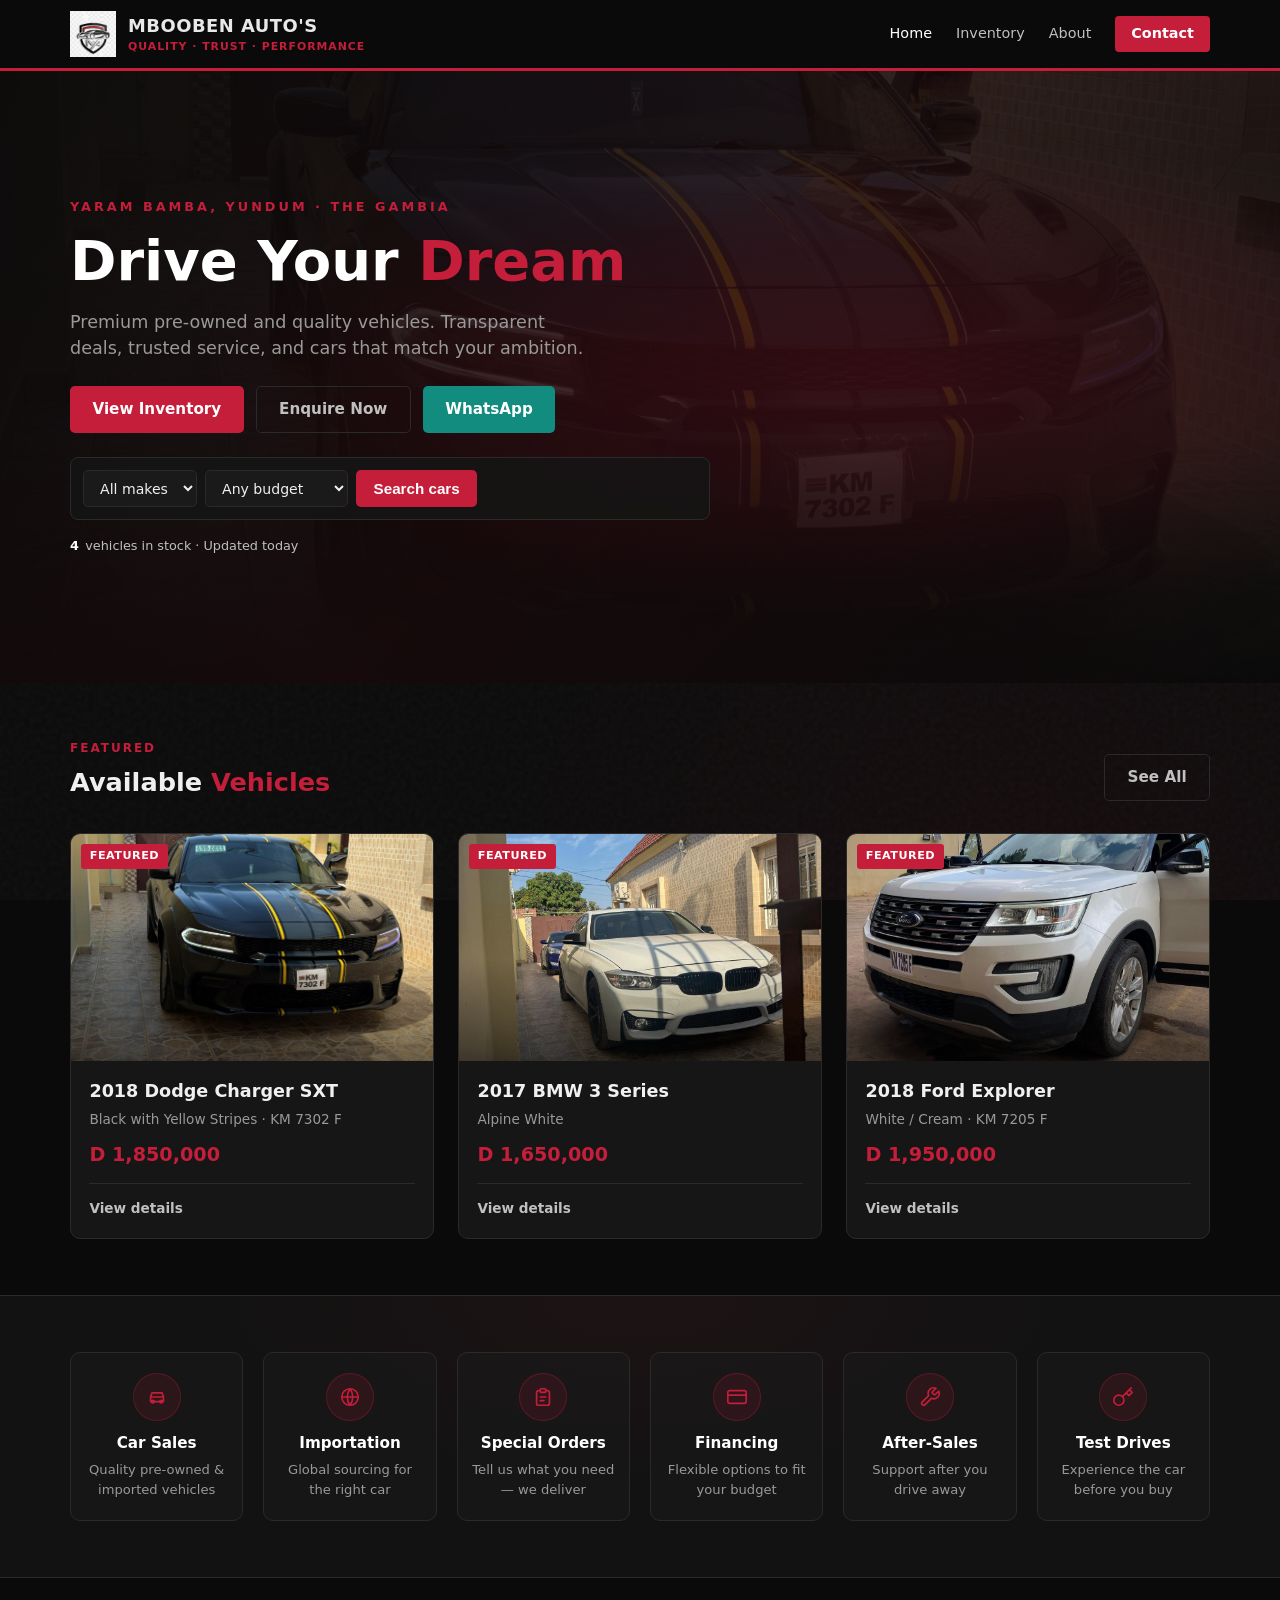
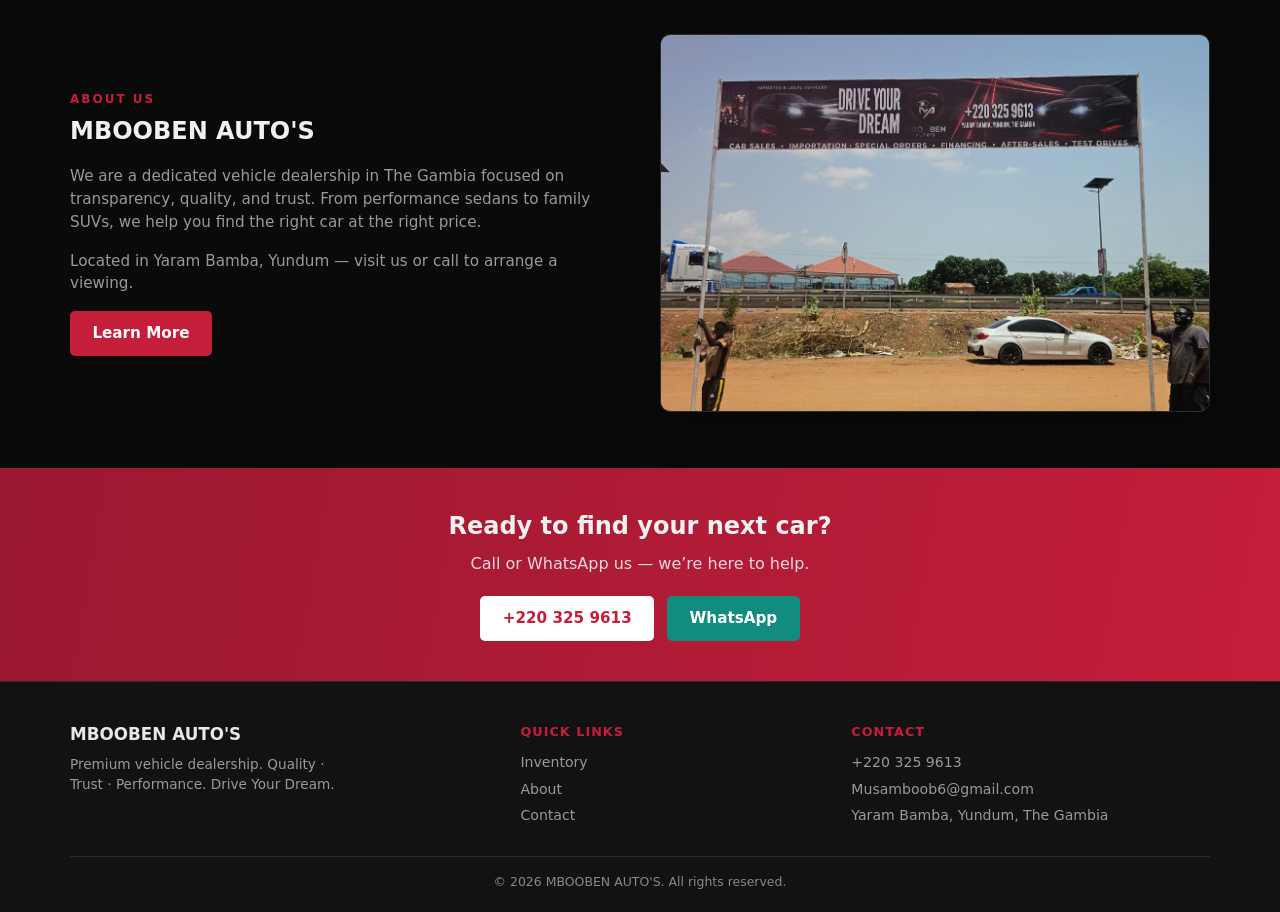
==== commit 39ce08c1: "Add files via upload" ====
--- a/index.html
+++ b/index.html
@@ -14,10 +14,10 @@
   <header class="site-header">
     <div class="container header-inner">
       <a href="index.html" class="logo-link">
-        <img src="public/images/logo.png" alt="MBOOBEN AUTO'S" />
+        <img class="logo-emblem" src="public/images/logo-emblem.png" alt="MBOOBEN AUTO'S" />
         <div class="brand-text">
           <strong>MBOOBEN AUTO'S</strong>
-          <span>Quality · Trust · Performance</span>
+          <span>QUALITY · TRUST · PERFORMANCE</span>
         </div>
       </a>
       <button class="menu-toggle" id="menuToggle" aria-label="Menu">☰</button>
@@ -33,19 +33,34 @@
   <section class="hero">
     <div class="hero-bg" style="background-image: url('public/images/charger-2.jpg')"></div>
     <div class="container hero-content">
-      <div class="hero-tag">Yaram Bamba, Yundum · The Gambia</div>
-      <h1>Drive Your <span>Dream</span></h1>
-      <p>
+      <div class="hero-tag animate-in">Yaram Bamba, Yundum · The Gambia</div>
+      <h1 class="animate-in delay-1">Drive Your <span>Dream</span></h1>
+      <p class="animate-in delay-2">
         Premium pre-owned and quality vehicles. Transparent deals, trusted service,
         and cars that match your ambition.
       </p>
-      <div class="hero-actions">
+      <div class="hero-actions animate-in delay-2">
         <a href="inventory.html" class="btn btn-primary">View Inventory</a>
         <a href="contact.html" class="btn btn-outline">Enquire Now</a>
-        <a href="tel:+2203259613" class="hero-phone">
-          <svg viewBox="0 0 24 24"><path d="M22 16.92v3a2 2 0 0 1-2.18 2 19.79 19.79 0 0 1-8.63-3.07 19.5 19.5 0 0 1-6-6 19.79 19.79 0 0 1-3.07-8.67A2 2 0 0 1 4.11 2h3a2 2 0 0 1 2 1.72c.127.96.361 1.903.7 2.81a2 2 0 0 1-.45 2.11L8.09 9.91a16 16 0 0 0 6 6l1.27-1.27a2 2 0 0 1 2.11-.45c.907.339 1.85.573 2.81.7A2 2 0 0 1 22 16.92z"/></svg>
-          +220 325 9613
-        </a>
+        <a href="https://wa.me/2203259613" class="btn btn-wa" target="_blank" rel="noopener">WhatsApp</a>
+      </div>
+      <form class="quick-search animate-in delay-3" action="inventory.html" method="get">
+        <select name="make" aria-label="Make">
+          <option value="">All makes</option>
+          <option>Dodge</option>
+          <option>BMW</option>
+          <option>Ford</option>
+        </select>
+        <select name="budget" aria-label="Budget">
+          <option value="">Any budget</option>
+          <option value="1500000">Under D 1.5M</option>
+          <option value="2000000">Under D 2M</option>
+          <option value="3000000">Under D 3M</option>
+        </select>
+        <button type="submit" class="btn btn-primary">Search cars</button>
+      </form>
+      <div class="stock-badge animate-in delay-3">
+        <strong id="stockCount">4</strong> vehicles in stock · Updated today
       </div>
     </div>
   </section>
@@ -63,48 +78,36 @@
     </div>
   </section>
 
-  <section class="features">
+  <section class="section features">
     <div class="container">
       <div class="features-grid">
         <div class="feature-item">
-          <div class="feature-icon">
-            <svg viewBox="0 0 24 24"><path d="M5 17h14v-5H5v5z"/><path d="M5 12l1.5-4.5h11L19 12"/><circle cx="7.5" cy="17" r="1.5"/><circle cx="16.5" cy="17" r="1.5"/></svg>
-          </div>
+          <div class="feature-icon"><svg viewBox="0 0 24 24"><path d="M5 17h14v-5H5v5z"/><path d="M5 12l1.5-4.5h11L19 12"/><circle cx="7.5" cy="17" r="1.5"/><circle cx="16.5" cy="17" r="1.5"/></svg></div>
           <h4>Car Sales</h4>
-          <p>Quality pre-owned and imported vehicles</p>
-        </div>
-        <div class="feature-item">
-          <div class="feature-icon">
-            <svg viewBox="0 0 24 24"><circle cx="12" cy="12" r="9"/><path d="M3 12h18M12 3a15 15 0 0 1 0 18M12 3a15 15 0 0 0 0 18"/></svg>
-          </div>
+          <p>Quality pre-owned &amp; imported vehicles</p>
+        </div>
+        <div class="feature-item">
+          <div class="feature-icon"><svg viewBox="0 0 24 24"><circle cx="12" cy="12" r="9"/><path d="M3 12h18M12 3a15 15 0 0 1 0 18M12 3a15 15 0 0 0 0 18"/></svg></div>
           <h4>Importation</h4>
           <p>Global sourcing for the right car</p>
         </div>
         <div class="feature-item">
-          <div class="feature-icon">
-            <svg viewBox="0 0 24 24"><path d="M9 5H7a2 2 0 0 0-2 2v12a2 2 0 0 0 2 2h10a2 2 0 0 0 2-2V7a2 2 0 0 0-2-2h-2"/><rect x="9" y="3" width="6" height="4" rx="1"/><path d="M9 12h6M9 16h4"/></svg>
-          </div>
+          <div class="feature-icon"><svg viewBox="0 0 24 24"><path d="M9 5H7a2 2 0 0 0-2 2v12a2 2 0 0 0 2 2h10a2 2 0 0 0 2-2V7a2 2 0 0 0-2-2h-2"/><rect x="9" y="3" width="6" height="4" rx="1"/><path d="M9 12h6M9 16h4"/></svg></div>
           <h4>Special Orders</h4>
           <p>Tell us what you need — we deliver</p>
         </div>
         <div class="feature-item">
-          <div class="feature-icon">
-            <svg viewBox="0 0 24 24"><rect x="2" y="5" width="20" height="14" rx="2"/><path d="M2 10h20"/></svg>
-          </div>
+          <div class="feature-icon"><svg viewBox="0 0 24 24"><rect x="2" y="5" width="20" height="14" rx="2"/><path d="M2 10h20"/></svg></div>
           <h4>Financing</h4>
           <p>Flexible options to fit your budget</p>
         </div>
         <div class="feature-item">
-          <div class="feature-icon">
-            <svg viewBox="0 0 24 24"><path d="M14.7 6.3a1 1 0 0 0 0 1.4l1.6 1.6a1 1 0 0 0 1.4 0l3.77-3.77a6 6 0 0 1-7.94 7.94l-6.91 6.91a2.12 2.12 0 0 1-3-3l6.91-6.91a6 6 0 0 1 7.94-7.94l-3.76 3.76z"/></svg>
-          </div>
+          <div class="feature-icon"><svg viewBox="0 0 24 24"><path d="M14.7 6.3a1 1 0 0 0 0 1.4l1.6 1.6a1 1 0 0 0 1.4 0l3.77-3.77a6 6 0 0 1-7.94 7.94l-6.91 6.91a2.12 2.12 0 0 1-3-3l6.91-6.91a6 6 0 0 1 7.94-7.94l-3.76 3.76z"/></svg></div>
           <h4>After-Sales</h4>
           <p>Support after you drive away</p>
         </div>
         <div class="feature-item">
-          <div class="feature-icon">
-            <svg viewBox="0 0 24 24"><path d="M21 2l-2 2m-7.61 7.61a5.5 5.5 0 1 1-7.78 7.78 5.5 5.5 0 0 1 7.78-7.78zm0 0L15.5 7.5m0 0l3 3L22 7l-3-3m-3.5 3.5L19 4"/></svg>
-          </div>
+          <div class="feature-icon"><svg viewBox="0 0 24 24"><path d="M21 2l-2 2m-7.61 7.61a5.5 5.5 0 1 1-7.78 7.78 5.5 5.5 0 0 1 7.78-7.78zm0 0L15.5 7.5m0 0l3 3L22 7l-3-3m-3.5 3.5L19 4"/></svg></div>
           <h4>Test Drives</h4>
           <p>Experience the car before you buy</p>
         </div>
@@ -138,6 +141,7 @@
       <h2>Ready to find your next car?</h2>
       <p>Call or WhatsApp us — we’re here to help.</p>
       <a href="tel:+2203259613" class="btn">+220 325 9613</a>
+      <a href="https://wa.me/2203259613" class="btn" style="margin-left:0.5rem;background:#128C7E;color:#fff" target="_blank" rel="noopener">WhatsApp</a>
     </div>
   </section>
 
@@ -161,15 +165,19 @@
           <p>Yaram Bamba, Yundum, The Gambia</p>
         </div>
       </div>
-      <div class="footer-bottom">
-        © 2026 MBOOBEN AUTO'S. All rights reserved.
-      </div>
+      <div class="footer-bottom">© 2026 MBOOBEN AUTO'S. All rights reserved.</div>
     </div>
   </footer>
+
+  <div class="mobile-bar">
+    <a class="call" href="tel:+2203259613">Call</a>
+    <a class="wa" href="https://wa.me/2203259613" target="_blank" rel="noopener">WhatsApp</a>
+  </div>
 
   <script src="js/cars.js"></script>
   <script src="js/main.js"></script>
   <script>
+    document.getElementById('stockCount').textContent = CARS.filter(c => c.status === 'available').length;
     document.getElementById('featuredCars').innerHTML = CARS.filter(c => c.featured)
       .map(car => `
         <article class="car-card">
--- a/css/style.css
+++ b/css/style.css
@@ -1,18 +1,17 @@
-/* MBOOBEN AUTO'S — Brand Styles v2 */
+/* MBOOBEN AUTO'S — Brand Styles (original layout + upgrades) */
 :root {
-  --black: #080808;
-  --charcoal: #111111;
-  --dark: #161616;
-  --card: #141414;
+  --black: #0a0a0a;
+  --charcoal: #121212;
+  --dark: #1a1a1a;
   --silver: #c0c0c0;
   --light-silver: #e8e8e8;
   --red: #c41e3a;
   --red-dark: #9a1830;
-  --gray: #777;
-  --text: #f2f2f2;
-  --muted: #8a8a8a;
-  --border: #252525;
-  --radius: 8px;
+  --gray: #888;
+  --text: #f0f0f0;
+  --muted: #999;
+  --card: #161616;
+  --border: #2a2a2a;
 }
 
 * { box-sizing: border-box; margin: 0; padding: 0; }
@@ -21,22 +20,38 @@
   font-family: 'Segoe UI', system-ui, -apple-system, sans-serif;
   background: var(--black);
   color: var(--text);
-  line-height: 1.55;
+  line-height: 1.5;
   min-height: 100vh;
-  -webkit-font-smoothing: antialiased;
+  background-image:
+    radial-gradient(ellipse at 20% 0%, rgba(196,30,58,0.08), transparent 45%),
+    radial-gradient(ellipse at 80% 100%, rgba(196,30,58,0.05), transparent 40%),
+    url("data:image/svg+xml,%3Csvg viewBox='0 0 200 200' xmlns='http://www.w3.org/2000/svg'%3E%3Cfilter id='n'%3E%3CfeTurbulence type='fractalNoise' baseFrequency='0.85' numOctaves='4' stitchTiles='stitch'/%3E%3C/filter%3E%3Crect width='100%25' height='100%25' filter='url(%23n)' opacity='0.04'/%3E%3C/svg%3E");
+  background-attachment: fixed;
 }
 
 a { color: inherit; text-decoration: none; }
 img { max-width: 100%; display: block; }
 ul { list-style: none; }
 
-.container { width: min(1120px, 92%); margin: 0 auto; }
-
-/* ===== HEADER ===== */
+.container { width: min(1140px, 92%); margin: 0 auto; }
+
+@keyframes fadeUp {
+  from { opacity: 0; transform: translateY(18px); }
+  to { opacity: 1; transform: translateY(0); }
+}
+@keyframes fadeIn {
+  from { opacity: 0; }
+  to { opacity: 1; }
+}
+.animate-in { animation: fadeUp 0.55s ease forwards; }
+.delay-1 { animation-delay: 0.1s; opacity: 0; }
+.delay-2 { animation-delay: 0.2s; opacity: 0; }
+.delay-3 { animation-delay: 0.3s; opacity: 0; }
+
 .site-header {
-  background: rgba(8,8,8,0.95);
-  backdrop-filter: blur(12px);
-  border-bottom: 2px solid var(--red);
+  background: rgba(10,10,10,0.92);
+  backdrop-filter: blur(10px);
+  border-bottom: 3px solid var(--red);
   position: sticky;
   top: 0;
   z-index: 100;
@@ -45,44 +60,45 @@
   display: flex;
   align-items: center;
   justify-content: space-between;
-  padding: 0.55rem 0;
+  padding: 0.7rem 0;
   gap: 1rem;
 }
 .logo-link {
   display: flex;
   align-items: center;
-  gap: 0.65rem;
+  gap: 0.75rem;
 }
 .logo-link img {
-  height: 48px;
+  height: 50px;
   width: auto;
   object-fit: contain;
 }
+.logo-link .logo-emblem {
+  height: 46px;
+  width: 46px;
+}
 .brand-text {
   display: flex;
   flex-direction: column;
-  line-height: 1.2;
 }
 .brand-text strong {
-  font-size: 1.05rem;
-  letter-spacing: 0.6px;
+  font-size: 1.12rem;
+  letter-spacing: 0.5px;
   color: var(--light-silver);
-  font-weight: 700;
 }
 .brand-text span {
-  font-size: 0.62rem;
+  font-size: 0.68rem;
   color: var(--red);
-  font-weight: 700;
-  letter-spacing: 1.2px;
-  text-transform: uppercase;
+  font-weight: 600;
+  letter-spacing: 1px;
 }
 .nav {
   display: flex;
-  gap: 1.35rem;
+  gap: 1.5rem;
   align-items: center;
 }
 .nav a {
-  font-size: 0.88rem;
+  font-size: 0.9rem;
   font-weight: 500;
   color: var(--silver);
   transition: color 0.2s;
@@ -91,174 +107,183 @@
 .nav .btn-nav {
   background: var(--red);
   color: #fff !important;
-  padding: 0.4rem 0.95rem;
+  padding: 0.45rem 1rem;
   border-radius: 4px;
   font-weight: 600;
 }
 .nav .btn-nav:hover { background: var(--red-dark); }
-
 .menu-toggle {
   display: none;
   background: none;
   border: 1px solid var(--border);
   color: var(--silver);
-  padding: 0.35rem 0.6rem;
+  padding: 0.4rem 0.7rem;
   border-radius: 4px;
   cursor: pointer;
-  font-size: 1.1rem;
-}
-
-/* ===== HERO ===== */
+}
+
 .hero {
   position: relative;
-  min-height: 58vh;
+  min-height: 68vh;
   display: flex;
   align-items: center;
   overflow: hidden;
-  background: var(--black);
+  background: linear-gradient(135deg, #0a0a0a 0%, #1a0a0c 50%, #0a0a0a 100%);
 }
 .hero-bg {
   position: absolute;
   inset: 0;
   background-size: cover;
-  background-position: center 40%;
-  opacity: 0.35;
-  filter: brightness(0.55) contrast(1.1);
+  background-position: center;
+  opacity: 0.28;
+  animation: fadeIn 1.2s ease;
 }
 .hero-bg::after {
   content: '';
   position: absolute;
   inset: 0;
-  background: linear-gradient(90deg, rgba(8,8,8,0.95) 0%, rgba(8,8,8,0.7) 45%, rgba(8,8,8,0.4) 100%),
-              linear-gradient(180deg, transparent 50%, rgba(8,8,8,0.9) 100%);
+  background:
+    linear-gradient(105deg, rgba(10,10,10,0.92) 0%, rgba(10,10,10,0.55) 50%, rgba(10,10,10,0.75) 100%),
+    linear-gradient(to top, rgba(10,10,10,0.95) 0%, transparent 40%);
+}
+.hero::before {
+  content: '';
+  position: absolute;
+  inset: 0;
+  background: radial-gradient(ellipse at 70% 50%, rgba(196,30,58,0.18), transparent 55%);
+  pointer-events: none;
+  z-index: 1;
 }
 .hero-content {
   position: relative;
-  z-index: 1;
-  padding: 3.25rem 0 2.75rem;
+  z-index: 2;
+  padding: 3.5rem 0;
 }
 .hero-tag {
   color: var(--red);
-  font-size: 0.72rem;
+  font-size: 0.8rem;
   font-weight: 700;
-  letter-spacing: 2.5px;
+  letter-spacing: 3px;
   text-transform: uppercase;
-  margin-bottom: 0.6rem;
+  margin-bottom: 0.75rem;
 }
 .hero h1 {
-  font-size: clamp(2rem, 4.5vw, 3.1rem);
+  font-size: clamp(2.2rem, 5vw, 3.5rem);
   font-weight: 800;
-  line-height: 1.12;
-  margin-bottom: 0.75rem;
+  line-height: 1.15;
+  margin-bottom: 1rem;
   color: #fff;
 }
 .hero h1 span { color: var(--red); }
 .hero p {
-  font-size: 1rem;
-  color: var(--muted);
-  max-width: 480px;
-  margin-bottom: 1.4rem;
-  line-height: 1.6;
+  font-size: 1.1rem;
+  color: var(--muted);
+  max-width: 520px;
+  margin-bottom: 1.5rem;
 }
 .hero-actions {
   display: flex;
   flex-wrap: wrap;
-  gap: 0.6rem;
-  align-items: center;
-}
-.hero-phone {
+  gap: 0.75rem;
+  margin-bottom: 1.5rem;
+}
+.quick-search {
+  display: flex;
+  flex-wrap: wrap;
+  gap: 0.5rem;
+  background: rgba(22,22,22,0.85);
+  border: 1px solid var(--border);
+  border-radius: 8px;
+  padding: 0.75rem;
+  max-width: 640px;
+  backdrop-filter: blur(6px);
+}
+.quick-search select,
+.quick-search input {
+  background: var(--dark);
+  border: 1px solid var(--border);
+  color: var(--text);
+  padding: 0.55rem 0.75rem;
+  border-radius: 5px;
+  font-size: 0.88rem;
+  font-family: inherit;
+  min-width: 110px;
+}
+.quick-search select:focus,
+.quick-search input:focus {
+  outline: none;
+  border-color: var(--red);
+}
+.quick-search .btn { padding: 0.55rem 1.1rem; }
+.stock-badge {
   display: inline-flex;
   align-items: center;
   gap: 0.4rem;
+  font-size: 0.8rem;
   color: var(--silver);
+  margin-top: 1rem;
+}
+.stock-badge strong { color: #fff; }
+
+.btn {
+  display: inline-flex;
+  align-items: center;
+  gap: 0.4rem;
+  padding: 0.7rem 1.4rem;
+  border-radius: 5px;
   font-weight: 600;
   font-size: 0.95rem;
-  padding: 0.55rem 0.9rem;
-  border: 1px solid var(--border);
-  border-radius: 5px;
-  transition: all 0.2s;
-}
-.hero-phone:hover {
-  border-color: var(--silver);
-  color: #fff;
-}
-.hero-phone svg {
-  width: 16px;
-  height: 16px;
-  fill: var(--red);
-}
-
-/* ===== BUTTONS ===== */
-.btn {
-  display: inline-flex;
-  align-items: center;
-  gap: 0.4rem;
-  padding: 0.65rem 1.25rem;
-  border-radius: 5px;
-  font-weight: 600;
-  font-size: 0.9rem;
   border: none;
   cursor: pointer;
   transition: all 0.2s;
 }
-.btn-primary {
-  background: var(--red);
-  color: #fff;
-}
+.btn-primary { background: var(--red); color: #fff; }
 .btn-primary:hover { background: var(--red-dark); transform: translateY(-1px); }
 .btn-outline {
   background: transparent;
   color: var(--silver);
   border: 1px solid var(--border);
 }
-.btn-outline:hover {
-  border-color: var(--silver);
-  color: #fff;
-}
-
-/* ===== SECTIONS ===== */
-.section {
-  padding: 2.75rem 0;
-}
+.btn-outline:hover { border-color: var(--silver); color: #fff; }
+.btn-wa { background: #128C7E; color: #fff; }
+.btn-wa:hover { background: #0e7a6e; }
+
+.section { padding: 3.5rem 0; }
 .section-header {
   display: flex;
   justify-content: space-between;
   align-items: flex-end;
-  margin-bottom: 1.5rem;
+  margin-bottom: 2rem;
   flex-wrap: wrap;
-  gap: 0.75rem;
-}
-.section-header h2 {
-  font-size: 1.45rem;
-  font-weight: 700;
-}
+  gap: 1rem;
+}
+.section-header h2 { font-size: 1.6rem; font-weight: 700; }
 .section-header h2 span { color: var(--red); }
 .section-label {
   color: var(--red);
-  font-size: 0.7rem;
+  font-size: 0.75rem;
   font-weight: 700;
   letter-spacing: 2px;
   text-transform: uppercase;
-  margin-bottom: 0.25rem;
-}
-
-/* ===== CAR CARDS ===== */
+  margin-bottom: 0.35rem;
+}
+
 .cars-grid {
   display: grid;
-  grid-template-columns: repeat(auto-fill, minmax(270px, 1fr));
-  gap: 1.25rem;
+  grid-template-columns: repeat(auto-fill, minmax(280px, 1fr));
+  gap: 1.5rem;
 }
 .car-card {
   background: var(--card);
   border: 1px solid var(--border);
-  border-radius: var(--radius);
+  border-radius: 10px;
   overflow: hidden;
-  transition: transform 0.25s, border-color 0.25s, box-shadow 0.25s;
+  transition: transform 0.3s, border-color 0.25s, box-shadow 0.3s;
 }
 .car-card:hover {
-  transform: translateY(-3px);
-  border-color: #333;
-  box-shadow: 0 14px 36px rgba(0,0,0,0.45);
+  transform: translateY(-5px);
+  border-color: #3a3a3a;
+  box-shadow: 0 16px 40px rgba(0,0,0,0.45);
 }
 .car-card-img {
   position: relative;
@@ -270,18 +295,15 @@
   width: 100%;
   height: 100%;
   object-fit: cover;
-  object-position: center;
-  transition: transform 0.45s ease;
+  transition: transform 0.5s ease;
 }
 .car-card:hover .car-card-img img { transform: scale(1.06); }
 .car-card-img::after {
   content: '';
   position: absolute;
-  bottom: 0;
-  left: 0;
-  right: 0;
-  height: 40%;
-  background: linear-gradient(transparent, rgba(0,0,0,0.5));
+  bottom: 0; left: 0; right: 0;
+  height: 45%;
+  background: linear-gradient(transparent, rgba(0,0,0,0.55));
   pointer-events: none;
 }
 .car-badge {
@@ -291,26 +313,26 @@
   z-index: 2;
   background: var(--red);
   color: #fff;
-  font-size: 0.65rem;
+  font-size: 0.7rem;
   font-weight: 700;
-  padding: 0.22rem 0.5rem;
+  padding: 0.25rem 0.55rem;
   border-radius: 3px;
   text-transform: uppercase;
   letter-spacing: 0.5px;
 }
-.car-card-body { padding: 0.95rem 1.05rem 1.1rem; }
+.car-card-body { padding: 1.1rem 1.15rem 1.25rem; }
 .car-card-body h3 {
-  font-size: 1.05rem;
+  font-size: 1.1rem;
   font-weight: 700;
-  margin-bottom: 0.2rem;
+  margin-bottom: 0.25rem;
 }
 .car-meta {
   color: var(--muted);
-  font-size: 0.82rem;
-  margin-bottom: 0.6rem;
+  font-size: 0.85rem;
+  margin-bottom: 0.75rem;
 }
 .car-price {
-  font-size: 1.15rem;
+  font-size: 1.2rem;
   font-weight: 700;
   color: var(--red);
 }
@@ -318,55 +340,62 @@
   display: flex;
   justify-content: space-between;
   align-items: center;
-  margin-top: 0.7rem;
-  padding-top: 0.7rem;
+  margin-top: 0.85rem;
+  padding-top: 0.85rem;
   border-top: 1px solid var(--border);
 }
 .car-card-footer .link {
-  font-size: 0.82rem;
+  font-size: 0.85rem;
   color: var(--silver);
   font-weight: 600;
 }
 .car-card:hover .car-card-footer .link { color: #fff; }
 
-/* ===== FEATURE TILES (custom icons, no emoji) ===== */
 .features {
   background: var(--charcoal);
   border-top: 1px solid var(--border);
   border-bottom: 1px solid var(--border);
-  padding: 2.5rem 0;
+  position: relative;
+}
+.features::before {
+  content: '';
+  position: absolute;
+  inset: 0;
+  background: radial-gradient(ellipse at 50% 0%, rgba(196,30,58,0.06), transparent 50%);
+  pointer-events: none;
 }
 .features-grid {
   display: grid;
-  grid-template-columns: repeat(6, 1fr);
-  gap: 1rem;
+  grid-template-columns: repeat(auto-fit, minmax(160px, 1fr));
+  gap: 1.25rem;
+  text-align: center;
+  position: relative;
 }
 .feature-item {
-  text-align: center;
-  padding: 1.1rem 0.6rem;
-  border-radius: var(--radius);
-  background: var(--dark);
-  border: 1px solid var(--border);
-  transition: border-color 0.2s, transform 0.2s;
+  padding: 1.25rem 0.75rem;
+  border-radius: 10px;
+  background: rgba(26,26,26,0.6);
+  border: 1px solid var(--border);
+  transition: transform 0.25s, border-color 0.25s;
 }
 .feature-item:hover {
+  transform: translateY(-3px);
   border-color: #3a3a3a;
-  transform: translateY(-2px);
 }
 .feature-icon {
-  width: 40px;
-  height: 40px;
+  width: 48px;
+  height: 48px;
   margin: 0 auto 0.65rem;
   display: flex;
   align-items: center;
   justify-content: center;
   border-radius: 50%;
   background: rgba(196,30,58,0.12);
-  border: 1px solid rgba(196,30,58,0.25);
+  border: 1px solid rgba(196,30,58,0.3);
 }
 .feature-icon svg {
-  width: 20px;
-  height: 20px;
+  width: 22px;
+  height: 22px;
   stroke: var(--red);
   fill: none;
   stroke-width: 1.8;
@@ -374,84 +403,68 @@
   stroke-linejoin: round;
 }
 .feature-item h4 {
-  font-size: 0.88rem;
-  margin-bottom: 0.25rem;
+  font-size: 0.95rem;
+  margin-bottom: 0.35rem;
   color: #fff;
-  font-weight: 600;
 }
 .feature-item p {
-  font-size: 0.78rem;
-  color: var(--muted);
-  line-height: 1.4;
-}
-
-/* ===== ABOUT PREVIEW ===== */
+  font-size: 0.82rem;
+  color: var(--muted);
+}
+
 .about-preview {
   display: grid;
-  grid-template-columns: 1fr 1.05fr;
-  gap: 2rem;
+  grid-template-columns: 1fr 1fr;
+  gap: 2.5rem;
   align-items: center;
 }
 .about-preview .img-wrap {
   position: relative;
-  border-radius: var(--radius);
+  border-radius: 10px;
   overflow: hidden;
   border: 1px solid var(--border);
-  aspect-ratio: 16/10;
+  box-shadow: 0 12px 40px rgba(0,0,0,0.35);
 }
 .about-preview .img-wrap img {
   width: 100%;
-  height: 100%;
+  aspect-ratio: 16/11;
   object-fit: cover;
 }
 .about-preview .img-wrap::after {
   content: '';
   position: absolute;
   inset: 0;
-  background: linear-gradient(135deg, rgba(196,30,58,0.15), transparent 50%);
+  background: linear-gradient(135deg, rgba(196,30,58,0.12), transparent 55%);
   pointer-events: none;
 }
-.about-preview h2 {
-  margin-bottom: 0.75rem;
-  font-size: 1.45rem;
-}
+.about-preview h2 { margin-bottom: 1rem; }
 .about-preview p {
   color: var(--muted);
-  margin-bottom: 0.85rem;
-  font-size: 0.92rem;
-}
-
-/* ===== CTA BAND ===== */
+  margin-bottom: 1rem;
+  font-size: 0.95rem;
+}
+
 .cta-band {
   background: linear-gradient(100deg, var(--red-dark), var(--red));
-  padding: 2.1rem 0;
+  padding: 2.5rem 0;
   text-align: center;
-}
-.cta-band h2 {
-  font-size: 1.35rem;
-  margin-bottom: 0.35rem;
-}
-.cta-band p {
-  opacity: 0.92;
-  margin-bottom: 1rem;
-  font-size: 0.95rem;
-}
-.cta-band .btn {
-  background: #fff;
-  color: var(--red);
-}
+  position: relative;
+  overflow: hidden;
+}
+.cta-band h2 { font-size: 1.5rem; margin-bottom: 0.5rem; }
+.cta-band p { opacity: 0.9; margin-bottom: 1.25rem; }
+.cta-band .btn { background: #fff; color: var(--red); }
 .cta-band .btn:hover { background: var(--light-silver); }
 
-/* ===== FOOTER ===== */
 .site-footer {
   background: var(--charcoal);
   border-top: 1px solid var(--border);
-  padding: 2.25rem 0 1.25rem;
+  padding: 2.5rem 0 1.25rem;
 }
 .footer-grid {
   display: grid;
   grid-template-columns: 1.4fr 1fr 1.2fr;
-  gap: 1.75rem;
+  gap: 2rem;
   margin-bottom: 1.5rem;
 }
 .footer-brand strong {
@@ -487,32 +500,47 @@
   font-size: 0.78rem;
 }
 
-/* ===== PAGE HERO (inner pages) ===== */
 .page-hero {
-  padding: 2rem 0 1.5rem;
+  padding: 2.25rem 0 1.75rem;
   border-bottom: 1px solid var(--border);
-  background: linear-gradient(180deg, #111 0%, var(--black) 100%);
-}
-.page-hero h1 {
-  font-size: 1.75rem;
-  font-weight: 800;
-}
+  background: linear-gradient(180deg, #141414 0%, var(--black) 100%);
+}
+.page-hero h1 { font-size: 1.85rem; font-weight: 800; }
 .page-hero h1 span { color: var(--red); }
-.page-hero p {
-  color: var(--muted);
-  margin-top: 0.4rem;
-  font-size: 0.95rem;
-}
-
-/* ===== CAR DETAIL ===== */
-.car-detail-grid {
+.page-hero p { color: var(--muted); margin-top: 0.4rem; }
+
+.filters {
+  display: flex;
+  flex-wrap: wrap;
+  gap: 0.5rem;
+  margin-bottom: 1.5rem;
+}
+.filter-btn {
+  background: var(--dark);
+  border: 1px solid var(--border);
+  color: var(--silver);
+  padding: 0.4rem 0.9rem;
+  border-radius: 4px;
+  font-size: 0.85rem;
+  font-weight: 600;
+  cursor: pointer;
+  transition: all 0.2s;
+}
+.filter-btn:hover { border-color: var(--silver); color: #fff; }
+.filter-btn.active {
+  background: var(--red);
+  border-color: var(--red);
+  color: #fff;
+}
+
+.detail-layout {
   display: grid;
   grid-template-columns: 1.3fr 1fr;
   gap: 1.75rem;
   padding: 2rem 0;
 }
 .gallery-main {
-  border-radius: var(--radius);
+  border-radius: 10px;
   overflow: hidden;
   border: 1px solid var(--border);
   aspect-ratio: 16/10;
@@ -529,32 +557,35 @@
   margin-top: 0.6rem;
   flex-wrap: wrap;
 }
-.gallery-thumbs img {
+.gallery-thumbs button {
+  background: none;
+  border: 2px solid transparent;
+  padding: 0;
+  border-radius: 4px;
+  cursor: pointer;
+  opacity: 0.7;
+  overflow: hidden;
+  transition: all 0.2s;
+}
+.gallery-thumbs button.active,
+.gallery-thumbs button:hover {
+  opacity: 1;
+  border-color: var(--red);
+}
+.gallery-thumbs button img {
   width: 72px;
   height: 52px;
   object-fit: cover;
-  border-radius: 4px;
-  border: 2px solid transparent;
-  cursor: pointer;
-  opacity: 0.7;
-  transition: all 0.2s;
-}
-.gallery-thumbs img:hover,
-.gallery-thumbs img.active {
-  opacity: 1;
-  border-color: var(--red);
-}
-.car-info h1 {
-  font-size: 1.5rem;
-  margin-bottom: 0.35rem;
-}
-.car-info .price {
+  display: block;
+}
+.detail-info h1 { font-size: 1.5rem; margin-bottom: 0.35rem; }
+.detail-price {
   font-size: 1.5rem;
   font-weight: 800;
   color: var(--red);
   margin-bottom: 1rem;
 }
-.specs {
+.spec-list {
   display: grid;
   grid-template-columns: 1fr 1fr;
   gap: 0.5rem;
@@ -573,18 +604,19 @@
   text-transform: uppercase;
   letter-spacing: 0.5px;
 }
-.spec-item span {
-  font-weight: 600;
-  font-size: 0.9rem;
-}
-.car-desc {
+.spec-item span { font-weight: 600; font-size: 0.9rem; }
+.detail-desc {
   color: var(--muted);
   font-size: 0.92rem;
   margin-bottom: 1.25rem;
   line-height: 1.6;
 }
-
-/* ===== CONTACT ===== */
+.contact-actions {
+  display: flex;
+  flex-wrap: wrap;
+  gap: 0.6rem;
+}
+
 .contact-grid {
   display: grid;
   grid-template-columns: 1fr 1.1fr;
@@ -594,23 +626,27 @@
 .contact-card {
   background: var(--card);
   border: 1px solid var(--border);
-  border-radius: var(--radius);
-  padding: 1.25rem;
+  border-radius: 10px;
+  padding: 1.35rem;
   margin-bottom: 0.85rem;
 }
 .contact-card h3 {
   font-size: 0.95rem;
-  margin-bottom: 0.35rem;
+  margin-bottom: 0.85rem;
   color: var(--red);
 }
-.contact-card p, .contact-card a {
-  color: var(--muted);
-  font-size: 0.92rem;
-}
-.contact-card a:hover { color: #fff; }
-.form-group {
-  margin-bottom: 0.9rem;
-}
+.contact-row { margin-bottom: 1rem; }
+.contact-row strong {
+  display: block;
+  font-size: 0.75rem;
+  color: var(--red);
+  text-transform: uppercase;
+  letter-spacing: 0.5px;
+  margin-bottom: 0.2rem;
+}
+.contact-row a, .contact-row span { color: var(--muted); font-size: 0.92rem; }
+.contact-row a:hover { color: #fff; }
+.form-group { margin-bottom: 0.9rem; }
 .form-group label {
   display: block;
   font-size: 0.8rem;
@@ -636,20 +672,6 @@
 }
 .form-group textarea { min-height: 120px; resize: vertical; }
 
-/* ===== ABOUT PAGE ===== */
-.about-content {
-  padding: 2rem 0;
-  max-width: 720px;
-}
-.about-content h2 {
-  font-size: 1.3rem;
-  margin: 1.5rem 0 0.6rem;
-}
-.about-content p {
-  color: var(--muted);
-  margin-bottom: 0.85rem;
-  font-size: 0.95rem;
-}
 .values-grid {
   display: grid;
   grid-template-columns: repeat(3, 1fr);
@@ -659,26 +681,42 @@
 .value-card {
   background: var(--card);
   border: 1px solid var(--border);
-  border-radius: var(--radius);
-  padding: 1.15rem;
+  border-radius: 10px;
+  padding: 1.25rem;
   text-align: center;
-}
-.value-card h4 {
-  color: var(--red);
-  font-size: 0.9rem;
-  margin-bottom: 0.35rem;
-}
-.value-card p {
-  font-size: 0.82rem;
-  color: var(--muted);
-  margin: 0;
-}
-
-/* ===== RESPONSIVE ===== */
+  transition: transform 0.25s;
+}
+.value-card:hover { transform: translateY(-3px); }
+.value-card h4 { color: var(--red); font-size: 0.95rem; margin-bottom: 0.35rem; }
+.value-card p { font-size: 0.85rem; color: var(--muted); margin: 0; }
+
+.mobile-bar {
+  display: none;
+  position: fixed;
+  bottom: 0;
+  left: 0;
+  right: 0;
+  z-index: 90;
+  background: rgba(10,10,10,0.95);
+  border-top: 2px solid var(--red);
+  padding: 0.6rem 1rem;
+  gap: 0.5rem;
+  backdrop-filter: blur(8px);
+}
+.mobile-bar a {
+  flex: 1;
+  text-align: center;
+  padding: 0.65rem;
+  border-radius: 6px;
+  font-weight: 700;
+  font-size: 0.85rem;
+}
+.mobile-bar .call { background: var(--red); color: #fff; }
+.mobile-bar .wa { background: #128C7E; color: #fff; }
+
 @media (max-width: 900px) {
-  .features-grid { grid-template-columns: repeat(3, 1fr); }
   .about-preview { grid-template-columns: 1fr; }
-  .car-detail-grid { grid-template-columns: 1fr; }
+  .detail-layout { grid-template-columns: 1fr; }
   .contact-grid { grid-template-columns: 1fr; }
   .footer-grid { grid-template-columns: 1fr 1fr; }
   .values-grid { grid-template-columns: 1fr; }
@@ -698,103 +736,12 @@
     gap: 0.75rem;
   }
   .nav.open { display: flex; }
-  .features-grid { grid-template-columns: repeat(2, 1fr); }
   .footer-grid { grid-template-columns: 1fr; }
-  .hero { min-height: 48vh; }
+  .hero { min-height: 55vh; }
   .brand-text { display: none; }
-  .logo-link img { height: 42px; }
-}
-
-/* ===== FILTERS ===== */
-.filters {
-  display: flex;
-  flex-wrap: wrap;
-  gap: 0.5rem;
-  margin-bottom: 1.5rem;
-}
-.filter-btn {
-  background: var(--dark);
-  border: 1px solid var(--border);
-  color: var(--silver);
-  padding: 0.4rem 0.9rem;
-  border-radius: 4px;
-  font-size: 0.85rem;
-  font-weight: 600;
-  cursor: pointer;
-  transition: all 0.2s;
-}
-.filter-btn:hover { border-color: var(--silver); color: #fff; }
-.filter-btn.active {
-  background: var(--red);
-  border-color: var(--red);
-  color: #fff;
-}
-
-/* Car detail page aliases */
-.detail-layout {
-  display: grid;
-  grid-template-columns: 1.3fr 1fr;
-  gap: 1.75rem;
-  padding: 2rem 0;
-}
-.detail-info h1 {
-  font-size: 1.5rem;
-  margin-bottom: 0.35rem;
-}
-.detail-price {
-  font-size: 1.5rem;
-  font-weight: 800;
-  color: var(--red);
-  margin-bottom: 1rem;
-}
-.spec-list {
-  display: grid;
-  grid-template-columns: 1fr 1fr;
-  gap: 0.5rem;
-  margin-bottom: 1.25rem;
-}
-.detail-desc {
-  color: var(--muted);
-  font-size: 0.92rem;
-  margin-bottom: 1.25rem;
-  line-height: 1.6;
-}
-.contact-actions {
-  display: flex;
-  flex-wrap: wrap;
-  gap: 0.6rem;
-}
-.gallery-thumbs button {
-  background: none;
-  border: 2px solid transparent;
-  padding: 0;
-  border-radius: 4px;
-  cursor: pointer;
-  opacity: 0.7;
-  overflow: hidden;
-}
-.gallery-thumbs button.active,
-.gallery-thumbs button:hover {
-  opacity: 1;
-  border-color: var(--red);
-}
-.gallery-thumbs button img {
-  width: 72px;
-  height: 52px;
-  object-fit: cover;
-  display: block;
-}
-.contact-row {
-  margin-bottom: 1rem;
-}
-.contact-row strong {
-  display: block;
-  font-size: 0.75rem;
-  color: var(--red);
-  text-transform: uppercase;
-  letter-spacing: 0.5px;
-  margin-bottom: 0.2rem;
-}
-@media (max-width: 900px) {
-  .detail-layout { grid-template-columns: 1fr; }
-}
+  .logo-link img, .logo-link .logo-emblem { height: 42px; width: auto; }
+  .mobile-bar { display: flex; }
+  body { padding-bottom: 64px; }
+  .quick-search { flex-direction: column; }
+  .quick-search select, .quick-search input { width: 100%; }
+}
